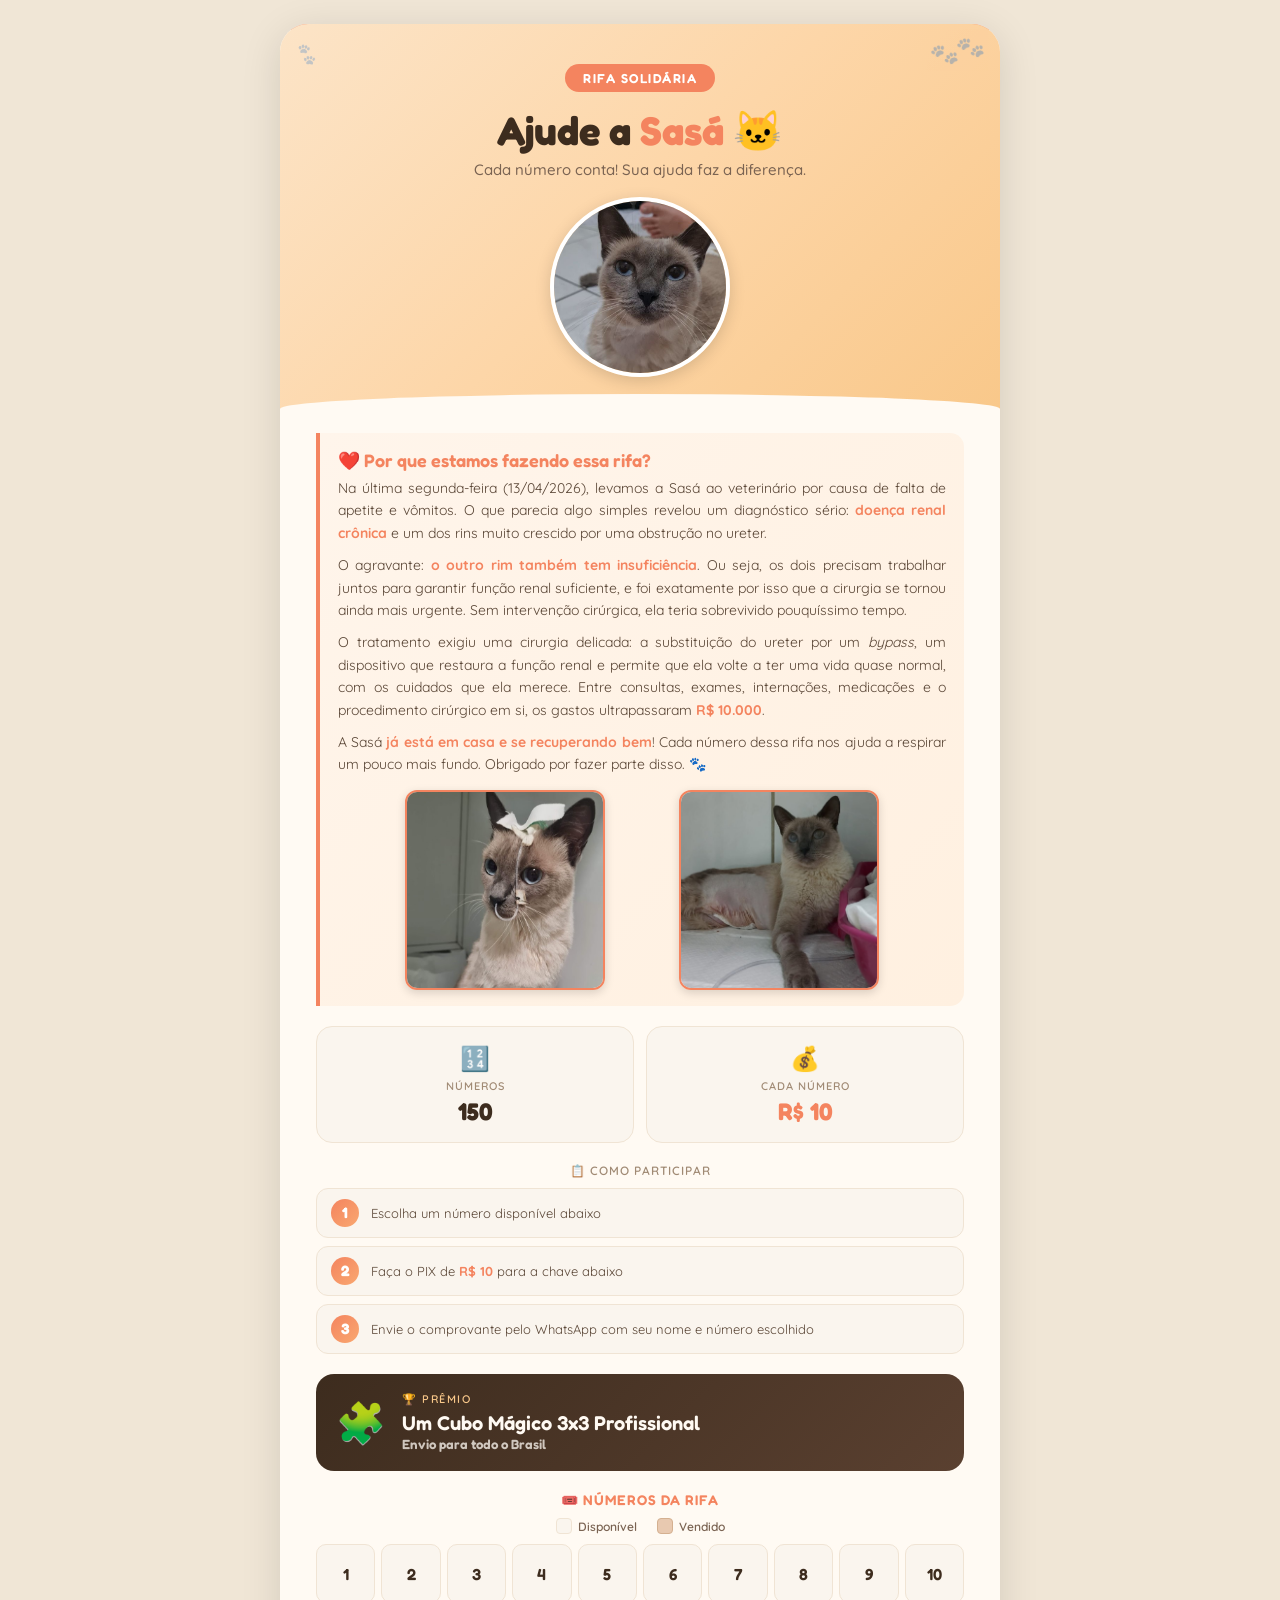
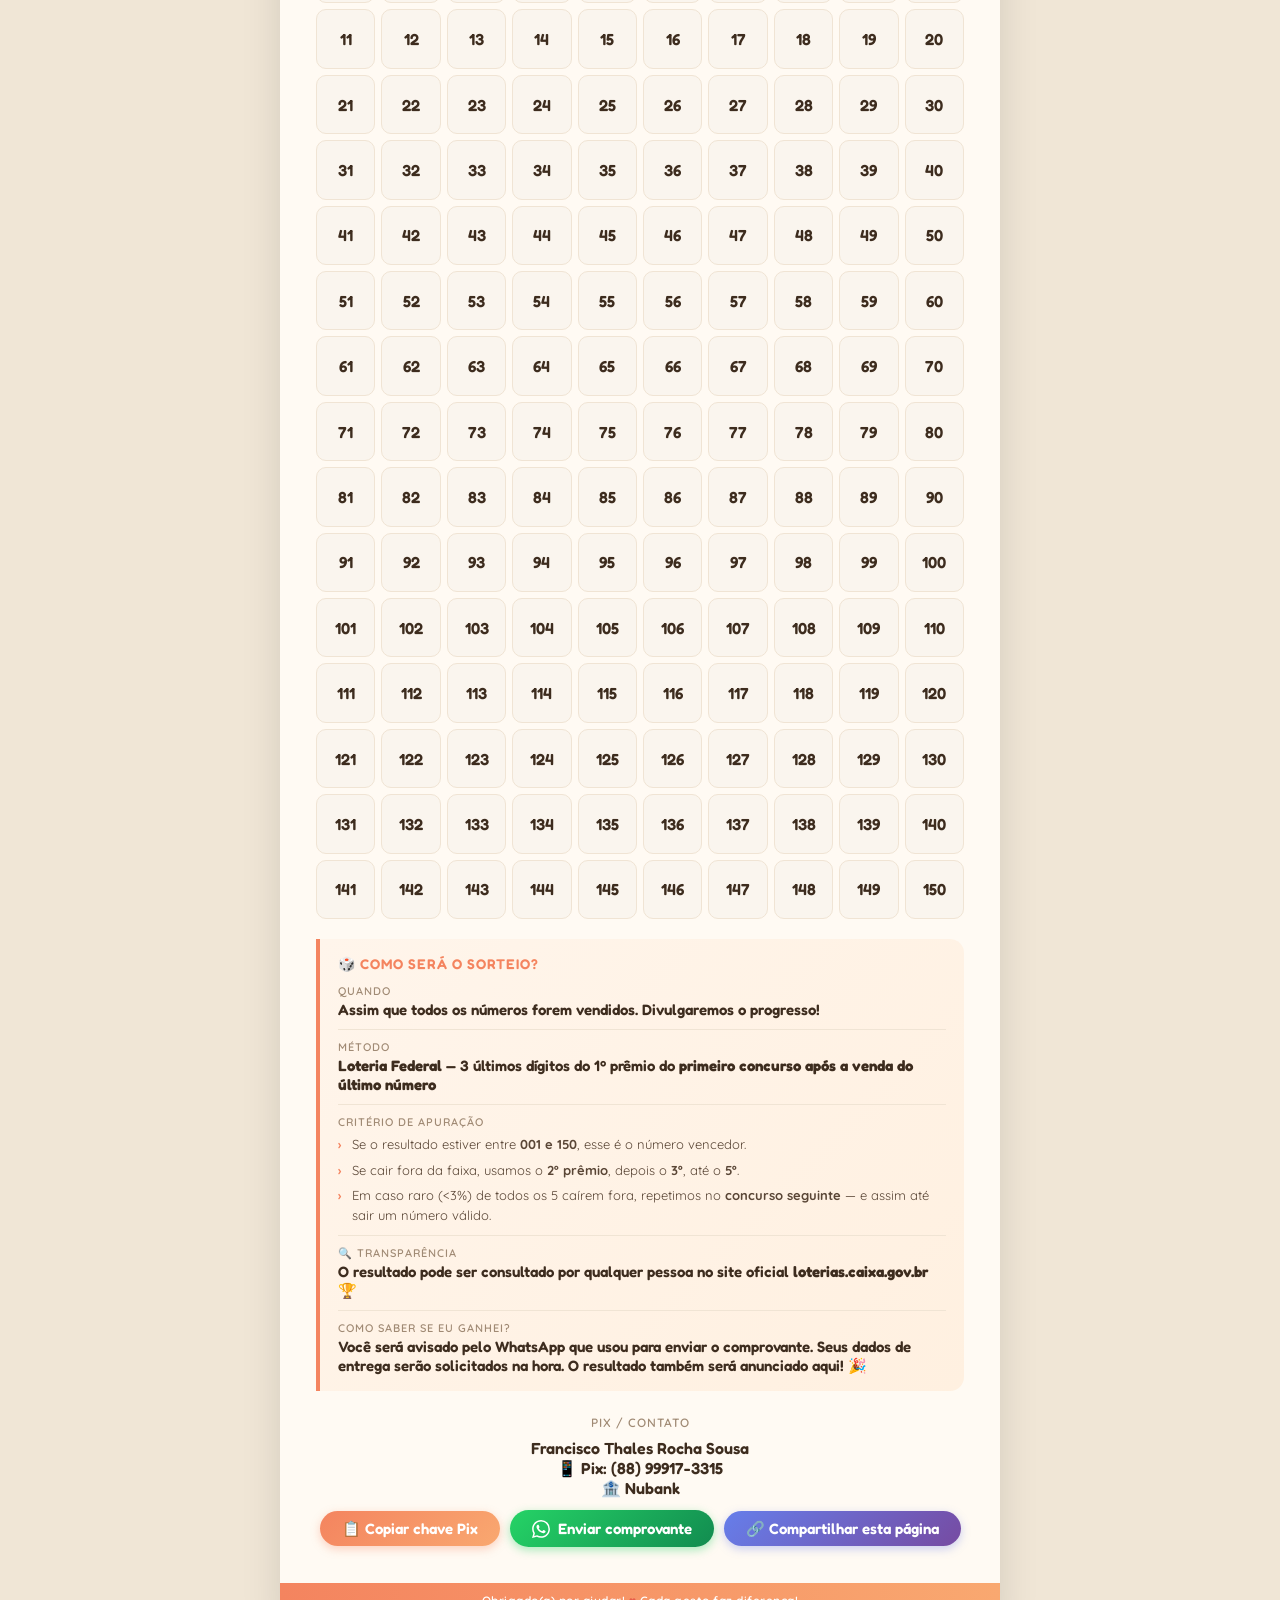
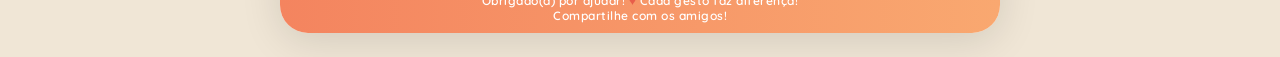
==== index.html @ a183eec4 "Ajusta várias informações na página" ====
<!doctype html>
<html lang="pt-BR">
  <head>
    <meta charset="UTF-8" />
    <meta name="viewport" content="width=device-width, initial-scale=1.0" />
    <title>Rifa Solidária — Ajude a Sasá 🐱</title>
    <meta name="description" content="Nossa gatinha Sasá precisou de cirurgia de emergência. Participe da nossa rifa solidária e concorra a um Cubo Mágico 3x3 Profissional por apenas R$ 10. Toda ajuda é bem-vinda!" />
    <meta name="keywords" content="rifa solidária, ajude a Sasá, rifa gato, cubo mágico, rifa online, rifa pix" />
    <meta name="author" content="Francisco Thales Rocha Sousa" />
    <meta name="robots" content="index, follow" />

    <!-- Open Graph (WhatsApp, Facebook, etc.) -->
    <meta property="og:type" content="website" />
    <meta property="og:url" content="https://thalesrochas.github.io/rifa-sasa" />
    <meta property="og:title" content="Rifa Solidária — Ajude a Sasá 🐱" />
    <meta property="og:description" content="Nossa gatinha Sasá precisou de cirurgia de emergência. Concorra a um Cubo Mágico 3x3 por apenas R$ 10 e ajude a cobrir os custos do tratamento dela. 🙏" />
    <meta property="og:image" content="https://thalesrochas.github.io/rifa-sasa/foto2.jpg" />
    <meta property="og:image:secure_url" content="https://thalesrochas.github.io/rifa-sasa/foto2.jpg" />
    <meta property="og:image:type" content="image/jpeg" />
    <meta property="og:image:alt" content="Foto da Sasá, gatinha da rifa solidária" />
    <meta property="og:locale" content="pt_BR" />
    <meta property="og:site_name" content="Rifa Solidária da Sasá" />

    <!-- Twitter Card -->
    <meta name="twitter:card" content="summary_large_image" />
    <meta name="twitter:title" content="Rifa Solidária — Ajude a Sasá 🐱" />
    <meta name="twitter:description" content="Nossa gatinha Sasá precisou de cirurgia de emergência. Concorra a um Cubo Mágico 3x3 por apenas R$ 10 e ajude a cobrir os custos do tratamento dela. 🙏" />
    <meta name="twitter:image" content="https://thalesrochas.github.io/rifa-sasa/foto2.jpg" />
    <meta name="twitter:image:alt" content="Foto da Sasá, gatinha da rifa solidária" />

    <link
      href="https://fonts.googleapis.com/css2?family=Fredoka:wght@400;500;600;700&family=Quicksand:wght@400;500;600;700&display=swap"
      rel="stylesheet"
    />
    <link rel="stylesheet" href="rifa_cartaz.css" />
    <script src="rifa_cartaz.js" defer></script>
  </head>
  <body>
    <div class="card">
      <div class="header">
        <div class="paw-prints">🐾🐾</div>
        <div class="paw-prints-left">🐾</div>
        <div class="badge">Rifa Solidária</div>
        <div class="title">Ajude a <span>Sasá</span> 🐱</div>
        <div class="subtitle">
          Cada número conta! Sua ajuda faz a diferença.
        </div>
        <img src="foto1.jpg" alt="Sasá" class="cat-photo-header" />
      </div>

      <div class="body">
        <div class="cause-box">
          <div class="cause-title">❤️ Por que estamos fazendo essa rifa?</div>
          <div class="cause-body">
            <p>Na última segunda-feira (13/04/2026), levamos a Sasá ao veterinário por causa de falta de apetite e vômitos. O que parecia algo simples revelou um diagnóstico sério: <strong>doença renal crônica</strong> e um dos rins muito crescido por uma obstrução no ureter.</p>
            <p>O agravante: <strong>o outro rim também tem insuficiência</strong>. Ou seja, os dois precisam trabalhar juntos para garantir função renal suficiente, e foi exatamente por isso que a cirurgia se tornou ainda mais urgente. Sem intervenção cirúrgica, ela teria sobrevivido pouquíssimo tempo.</p>
            <p>O tratamento exigiu uma cirurgia delicada: a substituição do ureter por um <i>bypass</i>, um dispositivo que restaura a função renal e permite que ela volte a ter uma vida quase normal, com os cuidados que ela merece. Entre consultas, exames, internações, medicações e o procedimento cirúrgico em si, os gastos ultrapassaram <strong>R$ 10.000</strong>.</p>
            <p>A Sasá <strong>já está em casa e se recuperando bem</strong>! Cada número dessa rifa nos ajuda a respirar um pouco mais fundo. Obrigado por fazer parte disso. 🐾</p>
            <div class="cause-photos">
              <img src="foto2.jpg" alt="Sasá com uma sonda" class="cat-photo-cause" />
              <img src="foto3.jpg" alt="Sasá se recuperando" class="cat-photo-cause" />
            </div>
          </div>
        </div>

        <div class="info-grid">
          <div class="info-item">
            <div class="icon">🔢</div>
            <div class="label">Números</div>
            <div class="value">150</div>
          </div>
          <div class="info-item">
            <div class="icon">💰</div>
            <div class="label">Cada número</div>
            <div class="value highlight">R$ 10</div>
          </div>
        </div>

        <div class="how-to-section">
          <div class="how-to-title">📋 Como participar</div>
          <div class="how-to-steps">
            <div class="how-to-step">
              <div class="step-number">1</div>
              <div class="step-text">Escolha um número disponível abaixo</div>
            </div>
            <div class="how-to-step">
              <div class="step-number">2</div>
              <div class="step-text">Faça o PIX de <strong>R$&nbsp;10</strong> para a chave abaixo</div>
            </div>
            <div class="how-to-step">
              <div class="step-number">3</div>
              <div class="step-text">Envie o comprovante pelo WhatsApp com seu nome e número escolhido</div>
            </div>
          </div>
        </div>

        <div class="prize-box">
          <div class="prize-icon">🧩</div>
          <div class="prize-info">
            <div class="prize-label">🏆 Prêmio</div>
            <div class="prize-name">Um Cubo Mágico 3x3 Profissional</div>
            <div class="prize-name small">Envio para todo o Brasil</div>
          </div>
        </div>

        <div class="numbers-section">
          <div class="numbers-title">🎟️ Números da Rifa</div>
          <div class="numbers-legend">
            <span class="legend-item legend-available">Disponível</span>
            <span class="legend-item legend-sold">Vendido</span>
          </div>
          <div id="numbers-grid"></div>
        </div>

        <div class="draw-section">
          <div class="draw-title">🎲 Como será o sorteio?</div>
          <div class="draw-info">
            <div class="draw-item">
              <span class="draw-label">Quando</span>
              <span class="draw-value">Assim que todos os números forem vendidos. Divulgaremos o progresso!</span>
            </div>
            <div class="draw-divider"></div>
            <div class="draw-item">
              <span class="draw-label">Método</span>
              <span class="draw-value"><strong>Loteria Federal</strong> — 3 últimos dígitos do 1º prêmio do <strong>primeiro concurso após a venda do último número</strong></span>
            </div>
            <div class="draw-divider"></div>
            <div class="draw-item">
              <span class="draw-label">Critério de apuração</span>
              <ul class="draw-rules">
                <li>Se o resultado estiver entre <strong>001 e 150</strong>, esse é o número vencedor.</li>
                <li>Se cair fora da faixa, usamos o <strong>2º prêmio</strong>, depois o <strong>3º</strong>, até o <strong>5º</strong>.</li>
                <li>Em caso raro (&lt;3%) de todos os 5 caírem fora, repetimos no <strong>concurso seguinte</strong> — e assim até sair um número válido.</li>
              </ul>
            </div>
            <div class="draw-divider"></div>
            <div class="draw-item">
              <span class="draw-label">🔍 Transparência</span>
              <span class="draw-value">O resultado pode ser consultado por qualquer pessoa no site oficial <strong>loterias.caixa.gov.br</strong> 🏆</span>
            </div>
            <div class="draw-divider"></div>
            <div class="draw-item">
              <span class="draw-label">Como saber se eu ganhei?</span>
              <span class="draw-value">Você será avisado pelo WhatsApp que usou para enviar o comprovante. Seus dados de entrega serão solicitados na hora. O resultado também será anunciado aqui! 🎉</span>
            </div>
          </div>
        </div>

        <div class="contact-section">
          <div class="contact-label">Pix / Contato</div>
          <div class="contact-info">Francisco Thales Rocha Sousa</div>
          <div class="contact-info">📱 Pix: (88) 99917-3315</div>
          <div class="contact-info">🏦 Nubank</div>
          <div class="contact-buttons">
            <button class="pix-copy-btn" onclick="copyPixKey(this)">
              📋 Copiar chave Pix
            </button>
            <a
              class="contact-note"
              href="https://wa.me/5588999173315?text=Ol%C3%A1!%20Gostaria%20muito%20de%20ajudar%20a%20Sas%C3%A1!%0AMeu%20n%C3%BAmero%20da%20sorte%20%C3%A9%20___%20e%20meu%20nome%20completo%20%C3%A9%20_____.%0AAbaixo%20vou%20enviar%20o%20comprovante%20de%20transfer%C3%AAncia."
              target="_blank"
            >
              <svg
                xmlns="http://www.w3.org/2000/svg"
                width="18"
                height="18"
                viewBox="0 0 24 24"
                fill="white"
              >
                <path
                  d="M17.472 14.382c-.297-.149-1.758-.867-2.03-.967-.273-.099-.471-.148-.67.15-.197.297-.767.966-.94 1.164-.173.199-.347.223-.644.075-.297-.15-1.255-.463-2.39-1.475-.883-.788-1.48-1.761-1.653-2.059-.173-.297-.018-.458.13-.606.134-.133.298-.347.446-.52.149-.174.198-.298.298-.497.099-.198.05-.371-.025-.52-.075-.149-.669-1.612-.916-2.207-.242-.579-.487-.5-.669-.51-.173-.008-.371-.01-.57-.01-.198 0-.52.074-.792.372-.272.297-1.04 1.016-1.04 2.479 0 1.462 1.065 2.875 1.213 3.074.149.198 2.096 3.2 5.077 4.487.709.306 1.262.489 1.694.625.712.227 1.36.195 1.871.118.571-.085 1.758-.719 2.006-1.413.248-.694.248-1.289.173-1.413-.074-.124-.272-.198-.57-.347m-5.421 7.403h-.004a9.87 9.87 0 01-5.031-1.378l-.361-.214-3.741.982.998-3.648-.235-.374a9.86 9.86 0 01-1.51-5.26c.001-5.45 4.436-9.884 9.888-9.884 2.64 0 5.122 1.03 6.988 2.898a9.825 9.825 0 012.893 6.994c-.003 5.45-4.437 9.884-9.885 9.884m8.413-18.297A11.815 11.815 0 0012.05 0C5.495 0 .16 5.335.157 11.892c0 2.096.547 4.142 1.588 5.945L.057 24l6.305-1.654a11.882 11.882 0 005.683 1.448h.005c6.554 0 11.89-5.335 11.893-11.893a11.821 11.821 0 00-3.48-8.413z"
                />
              </svg>
              Enviar comprovante
            </a>
            <button class="share-btn" onclick="sharePage(this)">
              🔗 Compartilhar esta página
            </button>
          </div>
        </div>
      </div>

      <div class="footer-strip">
        Obrigado(a) por ajudar! <span class="heart">♥</span> Cada gesto faz
        diferença!<br/>Compartilhe com os amigos!
      </br>
    </div>
  </body>
</html>
---- rifa_cartaz.css ----
* {
  margin: 0;
  padding: 0;
  box-sizing: border-box;
}

body {
  display: flex;
  align-items: flex-start;
  justify-content: center;
  min-height: 100vh;
  background: #f0e6d6;
  font-family: "Quicksand", sans-serif;
  padding: 24px 16px;
}

.card {
  width: clamp(320px, 90vw, 720px);
  background: #fffaf3;
  border-radius: 28px;
  overflow: hidden;
  box-shadow: 0 8px 40px rgba(0, 0, 0, 0.12);
  position: relative;
}

.card::before {
  content: "";
  position: absolute;
  top: 0;
  left: 0;
  right: 0;
  height: 6px;
  background: linear-gradient(90deg, #f4845f, #f9a870, #f4845f);
}

.header {
  background: linear-gradient(135deg, #fce4c7 0%, #fdd6a8 50%, #f9c88a 100%);
  padding: 32px 28px 24px;
  text-align: center;
  position: relative;
  overflow: hidden;
}

.header::after {
  content: "";
  position: absolute;
  bottom: -15px;
  left: 0;
  right: 0;
  height: 30px;
  background: #fffaf3;
  border-radius: 50% 50% 0 0;
}

.paw-prints {
  position: absolute;
  top: 12px;
  right: 16px;
  font-size: 22px;
  opacity: 0.3;
  transform: rotate(-15deg);
}

.paw-prints-left {
  position: absolute;
  top: 18px;
  left: 16px;
  font-size: 18px;
  opacity: 0.25;
  transform: rotate(20deg);
}

.badge {
  display: inline-block;
  background: #f4845f;
  color: white;
  font-family: "Fredoka", sans-serif;
  font-weight: 600;
  font-size: 13px;
  letter-spacing: 1.5px;
  text-transform: uppercase;
  padding: 6px 18px;
  border-radius: 30px;
  margin-bottom: 14px;
}

.title {
  font-family: "Fredoka", sans-serif;
  font-size: 32px;
  font-weight: 700;
  color: #3d2c1e;
  line-height: 1.2;
  margin-bottom: 6px;
}

.title span,
p > strong {
  color: #f4845f;
}

.subtitle {
  font-size: 15px;
  color: #7a6352;
  font-weight: 500;
}

.cat-photo-header {
  width: 150px;
  height: 150px;
  border-radius: 50%;
  object-fit: cover;
  margin-top: 18px;
  border: 4px solid white;
  box-shadow: 0 4px 16px rgba(0, 0, 0, 0.15);
  position: relative;
  z-index: 1;
}

.body {
  padding: 20px 28px 28px;
}

.cause-box {
  background: linear-gradient(135deg, #fff5eb, #fff0e0);
  border-left: 4px solid #f4845f;
  border-radius: 0 14px 14px 0;
  padding: 16px 18px;
  margin-bottom: 20px;
}

.cause-box .cause-title {
  font-family: "Fredoka", sans-serif;
  font-weight: 600;
  font-size: 18px;
  color: #f4845f;
  margin-bottom: 6px;
  display: flex;
  align-items: center;
  gap: 6px;
}

.cause-body {
  display: flex;
  flex-direction: column;
  gap: 10px;
}

.cause-box p {
  font-size: 14px;
  color: #5a4636;
  line-height: 1.6;
  text-align: justify;
}

.cause-photos {
  display: flex;
  flex-direction: row;
  gap: 8px;
  margin-top: 4px;
  justify-content: space-evenly;
}

.cat-photo-cause {
  flex: 1;
  min-width: 0;
  aspect-ratio: 1;
  object-fit: cover;
  border-radius: 12px;
  box-shadow: 0 3px 10px rgba(0, 0, 0, 0.15);
  border: 2px solid #f4845f;
}

.info-grid {
  display: grid;
  grid-template-columns: 1fr 1fr;
  gap: 12px;
  margin-bottom: 20px;
}

.info-item {
  background: #faf5ee;
  border-radius: 16px;
  padding: 16px;
  text-align: center;
  border: 1.5px solid #f0e4d4;
  transition: transform 0.2s;
}

.info-item:hover {
  transform: translateY(-2px);
}

.info-item .icon {
  font-size: 24px;
  margin-bottom: 6px;
}

.info-item .label {
  font-size: 11px;
  text-transform: uppercase;
  letter-spacing: 1px;
  color: #a08a74;
  font-weight: 600;
  margin-bottom: 4px;
}

.info-item .value {
  font-family: "Fredoka", sans-serif;
  font-size: 20px;
  font-weight: 700;
  color: #3d2c1e;
}

.info-item .value.highlight {
  color: #f4845f;
}

.how-to-section {
  margin-bottom: 20px;
}

.how-to-title {
  font-size: 12px;
  color: #a08a74;
  font-weight: 600;
  text-transform: uppercase;
  letter-spacing: 1px;
  margin-bottom: 10px;
  text-align: center;
}

.how-to-steps {
  display: flex;
  flex-direction: column;
  gap: 8px;
}

.how-to-step {
  display: flex;
  align-items: center;
  gap: 12px;
  background: #faf5ee;
  border-radius: 12px;
  padding: 10px 14px;
  border: 1.5px solid #f0e4d4;
}

.step-number {
  width: 28px;
  height: 28px;
  border-radius: 50%;
  background: linear-gradient(135deg, #f4845f, #f9a870);
  color: white;
  font-family: "Fredoka", sans-serif;
  font-size: 15px;
  font-weight: 700;
  display: flex;
  align-items: center;
  justify-content: center;
  flex-shrink: 0;
}

.step-text {
  font-size: 13px;
  color: #5a4636;
  line-height: 1.4;
}

.step-text strong {
  color: #f4845f;
}

.prize-box {
  background: linear-gradient(135deg, #3d2c1e, #5a4030);
  border-radius: 18px;
  padding: 18px 20px;
  margin-bottom: 20px;
  display: flex;
  align-items: center;
  gap: 16px;
}

.prize-icon {
  font-size: 40px;
  flex-shrink: 0;
}

.prize-info .prize-label {
  font-size: 11px;
  text-transform: uppercase;
  letter-spacing: 1.5px;
  color: #f9c88a;
  font-weight: 600;
  margin-bottom: 4px;
}

.prize-info .prize-name {
  font-family: "Fredoka", sans-serif;
  font-size: 18px;
  font-weight: 600;
  color: #fffaf3;
  line-height: 1.3;
}

.prize-info .prize-name.small {
  font-size: smaller;
  opacity: 0.75;
}

.numbers-section {
  margin-bottom: 20px;
}

.numbers-title {
  font-family: "Fredoka", sans-serif;
  font-weight: 600;
  font-size: 14px;
  color: #f4845f;
  text-align: center;
  text-transform: uppercase;
  letter-spacing: 1px;
  margin-bottom: 10px;
}

.numbers-legend {
  display: flex;
  justify-content: center;
  gap: 20px;
  margin-bottom: 10px;
}

.legend-item {
  display: flex;
  align-items: center;
  gap: 6px;
  font-size: 12px;
  font-weight: 600;
  color: #7a6352;
}

.legend-item::before {
  content: "";
  width: 14px;
  height: 14px;
  border-radius: 4px;
  display: inline-block;
}

.legend-available::before {
  background: #faf5ee;
  border: 1.5px solid #f0e4d4;
}

.legend-sold::before {
  background: #e8c9b0;
  border: 1.5px solid #d4b090;
}

#numbers-grid {
  display: grid;
  grid-template-columns: repeat(10, 1fr);
  gap: 4px;
  user-select: none;
}

.number-cell {
  aspect-ratio: 1;
  display: flex;
  align-items: center;
  justify-content: center;
  font-family: "Fredoka", sans-serif;
  font-size: 12px;
  font-weight: 600;
  border-radius: 8px;
  background: #faf5ee;
  color: #3d2c1e;
  border: 1.5px solid #f0e4d4;
  transition: transform 0.15s;
}

.number-cell:not(.sold):hover {
  transform: translateY(-1px);
  border-color: #f4845f;
  color: #f4845f;
}

.number-cell.sold {
  background: #e8c9b0;
  color: #b08060;
  text-decoration: line-through;
  border-color: #d4b090;
}

.draw-section {
  background: linear-gradient(135deg, #fff5eb, #fff0e0);
  border-left: 4px solid #f4845f;
  border-radius: 0 14px 14px 0;
  padding: 16px 18px;
  margin-bottom: 20px;
}

.draw-title {
  font-family: "Fredoka", sans-serif;
  font-weight: 600;
  font-size: 14px;
  color: #f4845f;
  text-transform: uppercase;
  letter-spacing: 1px;
  margin-bottom: 12px;
}

.draw-info {
  display: flex;
  flex-direction: column;
  gap: 10px;
}

.draw-item {
  display: flex;
  flex-direction: column;
  gap: 2px;
}

.draw-label {
  font-size: 11px;
  text-transform: uppercase;
  letter-spacing: 1px;
  color: #a08a74;
  font-weight: 600;
}

.draw-value {
  font-family: "Fredoka", sans-serif;
  font-size: 15px;
  font-weight: 600;
  color: #3d2c1e;
}

.draw-tbd {
  color: #a08a74;
  font-style: italic;
}

.draw-divider {
  height: 1px;
  background: #f0e4d4;
}

.draw-rules {
  list-style: none;
  display: flex;
  flex-direction: column;
  gap: 6px;
  margin-top: 4px;
}

.draw-rules li {
  font-size: 13px;
  color: #5a4636;
  line-height: 1.5;
  padding-left: 14px;
  position: relative;
}

.draw-rules li::before {
  content: "›";
  position: absolute;
  left: 0;
  color: #f4845f;
  font-weight: 700;
}

.contact-section {
  text-align: center;
  padding-top: 4px;
}

.contact-section .contact-label {
  font-size: 12px;
  color: #a08a74;
  font-weight: 600;
  text-transform: uppercase;
  letter-spacing: 1px;
  margin-bottom: 8px;
}

.contact-section .contact-info {
  font-family: "Fredoka", sans-serif;
  font-size: 16px;
  color: #3d2c1e;
  font-weight: 600;
}

.contact-section .contact-note {
  display: inline-flex;
  align-items: center;
  gap: 8px;
  margin-top: 0;
  background: linear-gradient(135deg, #25d366, #128c50);
  color: white;
  font-family: "Fredoka", sans-serif;
  font-size: 15px;
  font-weight: 600;
  text-decoration: none;
  padding: 9px 22px;
  border-radius: 30px;
  box-shadow: 0 3px 10px rgba(37, 211, 102, 0.4);
  transition:
    transform 0.15s,
    box-shadow 0.15s;
}

.contact-section .contact-note:hover {
  transform: translateY(-2px);
  box-shadow: 0 5px 16px rgba(37, 211, 102, 0.5);
}

.contact-section .contact-note:active {
  transform: translateY(0);
}

.contact-buttons {
  display: flex;
  justify-content: center;
  align-items: center;
  gap: 10px;
  margin-top: 12px;
  flex-wrap: wrap;
}

.share-btn {
  margin-top: 0;
  background: linear-gradient(135deg, #667eea, #764ba2);
  color: white;
  border: none;
  border-radius: 30px;
  padding: 8px 22px;
  font-family: "Fredoka", sans-serif;
  font-size: 15px;
  font-weight: 600;
  cursor: pointer;
  transition:
    transform 0.15s,
    box-shadow 0.15s;
  box-shadow: 0 3px 10px rgba(102, 126, 234, 0.35);
}

.share-btn:hover {
  transform: translateY(-2px);
  box-shadow: 0 5px 14px rgba(102, 126, 234, 0.45);
}

.share-btn:active {
  transform: translateY(0);
}

.pix-copy-btn {
  margin-top: 0;
  background: linear-gradient(135deg, #f4845f, #f9a870);
  color: white;
  border: none;
  border-radius: 30px;
  padding: 8px 22px;
  font-family: "Fredoka", sans-serif;
  font-size: 15px;
  font-weight: 600;
  cursor: pointer;
  transition:
    transform 0.15s,
    box-shadow 0.15s;
  box-shadow: 0 3px 10px rgba(244, 132, 95, 0.35);
}

.pix-copy-btn:hover {
  transform: translateY(-2px);
  box-shadow: 0 5px 14px rgba(244, 132, 95, 0.45);
}

.pix-copy-btn:active {
  transform: translateY(0);
}

.footer-strip {
  background: linear-gradient(90deg, #f4845f, #f9a870);
  padding: 10px;
  text-align: center;
  font-size: 12px;
  color: white;
  font-weight: 600;
  letter-spacing: 0.5px;
}

.heart {
  color: #e85d4a;
}

@media (max-width: 600px) {
  .cause-photos {
    flex-direction: column;
  }

  .info-grid {
    grid-template-columns: 1fr;
  }
}

@media (min-width: 600px) {
  .header {
    padding: 40px 36px 28px;
  }

  .title {
    font-size: 40px;
  }

  .cat-photo-header {
    width: 180px;
    height: 180px;
  }

  .body {
    padding: 24px 36px 36px;
  }

  .cat-photo-cause {
    max-width: 200px;
  }

  .info-item .value {
    font-size: 24px;
  }

  .prize-info .prize-name {
    font-size: 20px;
  }

  #numbers-grid {
    gap: 6px;
  }

  .number-cell {
    font-size: 16px;
    border-radius: 10px;
  }
}
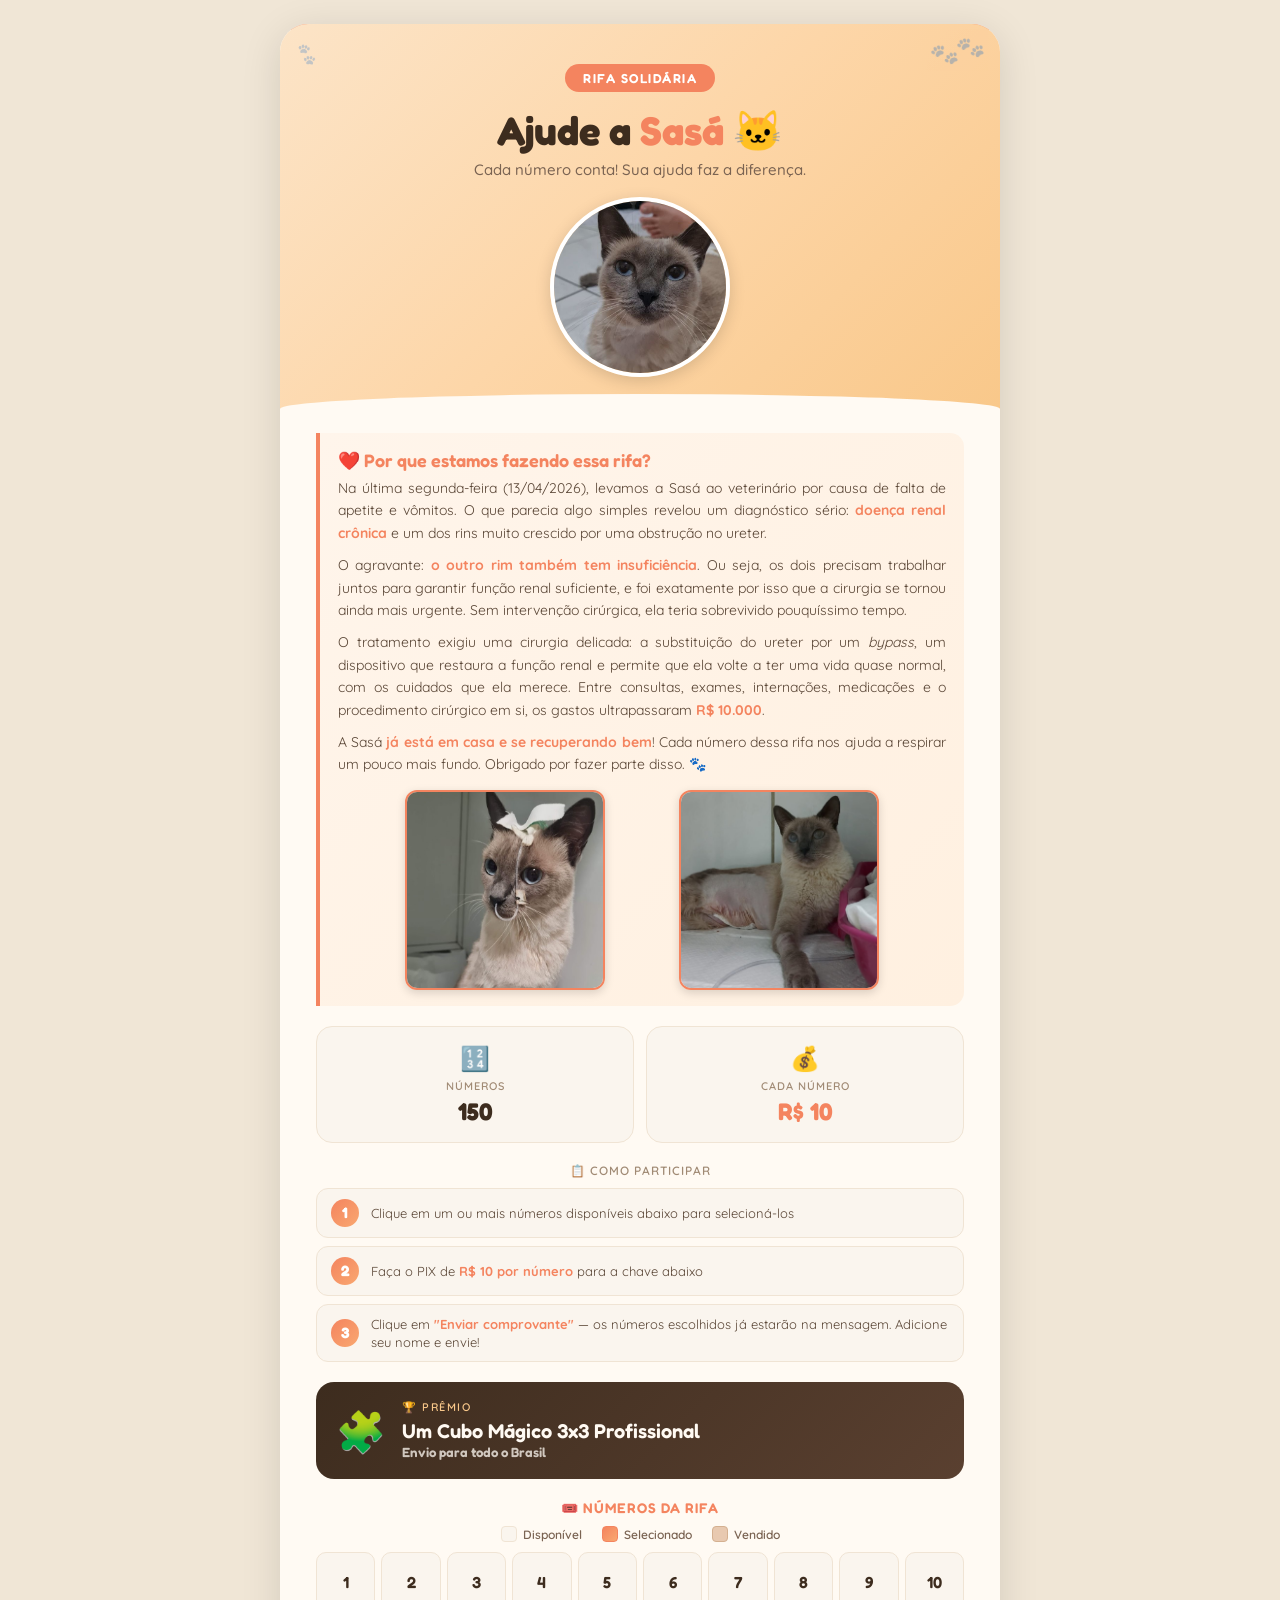
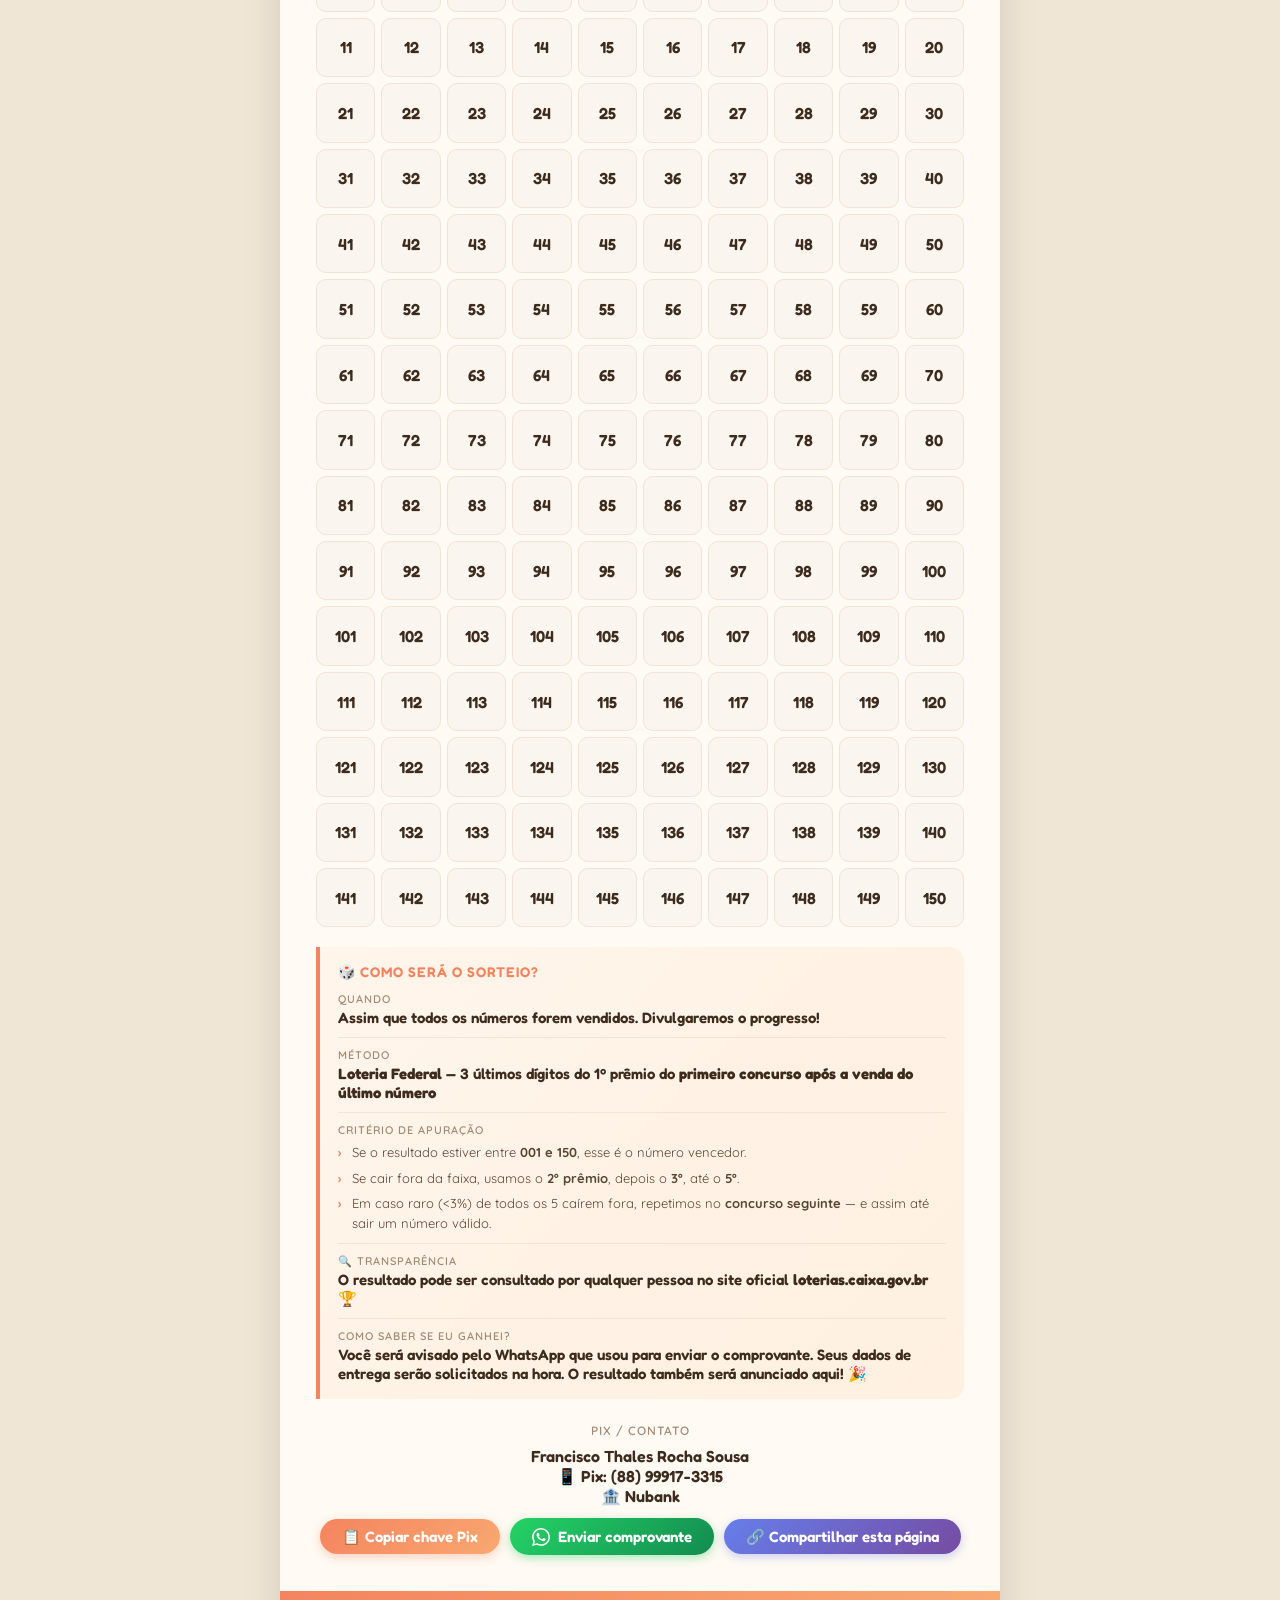
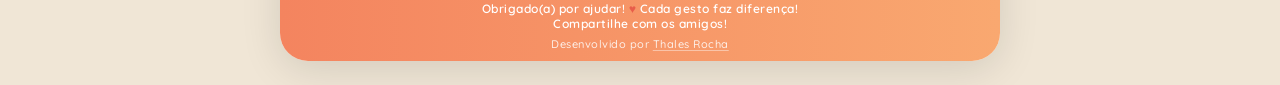
==== commit 35372b03: "Adiciona escolha dos números na tela para enviar a mensagem personalizada" ====
--- a/index.html
+++ b/index.html
@@ -81,15 +81,15 @@
           <div class="how-to-steps">
             <div class="how-to-step">
               <div class="step-number">1</div>
-              <div class="step-text">Escolha um número disponível abaixo</div>
+              <div class="step-text">Clique em um ou mais números disponíveis abaixo para selecioná-los</div>
             </div>
             <div class="how-to-step">
               <div class="step-number">2</div>
-              <div class="step-text">Faça o PIX de <strong>R$&nbsp;10</strong> para a chave abaixo</div>
+              <div class="step-text">Faça o PIX de <strong>R$&nbsp;10 por número</strong> para a chave abaixo</div>
             </div>
             <div class="how-to-step">
               <div class="step-number">3</div>
-              <div class="step-text">Envie o comprovante pelo WhatsApp com seu nome e número escolhido</div>
+              <div class="step-text">Clique em <strong>"Enviar comprovante"</strong> — os números escolhidos já estarão na mensagem. Adicione seu nome e envie!</div>
             </div>
           </div>
         </div>
@@ -107,9 +107,18 @@
           <div class="numbers-title">🎟️ Números da Rifa</div>
           <div class="numbers-legend">
             <span class="legend-item legend-available">Disponível</span>
+            <span class="legend-item legend-selected">Selecionado</span>
             <span class="legend-item legend-sold">Vendido</span>
           </div>
           <div id="numbers-grid"></div>
+          <div id="selection-counter" class="selection-counter" style="display:none">
+            <div class="selection-header">
+              <span id="selection-label" class="selection-label"></span>
+              <button class="selection-clear-btn" onclick="clearSelection()">✕ Limpar</button>
+            </div>
+            <div id="selection-numbers-list" class="selection-numbers-list"></div>
+            <div id="selection-total" class="selection-total"></div>
+          </div>
         </div>
 
         <div class="draw-section">
@@ -156,9 +165,11 @@
               📋 Copiar chave Pix
             </button>
             <a
+              id="whatsapp-btn"
               class="contact-note"
               href="https://wa.me/5588999173315?text=Ol%C3%A1!%20Gostaria%20muito%20de%20ajudar%20a%20Sas%C3%A1!%0AMeu%20n%C3%BAmero%20da%20sorte%20%C3%A9%20___%20e%20meu%20nome%20completo%20%C3%A9%20_____.%0AAbaixo%20vou%20enviar%20o%20comprovante%20de%20transfer%C3%AAncia."
               target="_blank"
+              rel="noopener"
             >
               <svg
                 xmlns="http://www.w3.org/2000/svg"
@@ -183,7 +194,12 @@
       <div class="footer-strip">
         Obrigado(a) por ajudar! <span class="heart">♥</span> Cada gesto faz
         diferença!<br/>Compartilhe com os amigos!
-      </br>
+        <div class="footer-credit">
+          Desenvolvido por <a href="https://github.com/thalesrochas" target="_blank" rel="noopener" class="footer-credit-link">Thales Rocha</a>
+        </div>
+      </div>
     </div>
   </body>
 </html>
+  </body>
+</html>
--- a/rifa_cartaz.css
+++ b/rifa_cartaz.css
@@ -351,6 +351,11 @@
   border: 1.5px solid #f0e4d4;
 }
 
+.legend-selected::before {
+  background: linear-gradient(135deg, #f4845f, #f9a870);
+  border: 1.5px solid #f4845f;
+}
+
 .legend-sold::before {
   background: #e8c9b0;
   border: 1.5px solid #d4b090;
@@ -369,19 +374,41 @@
   align-items: center;
   justify-content: center;
   font-family: "Fredoka", sans-serif;
-  font-size: 12px;
+  font-size: 16px;
   font-weight: 600;
   border-radius: 8px;
   background: #faf5ee;
   color: #3d2c1e;
   border: 1.5px solid #f0e4d4;
-  transition: transform 0.15s;
+  transition:
+    transform 0.15s,
+    box-shadow 0.15s,
+    background 0.15s,
+    color 0.15s,
+    border-color 0.15s;
+}
+
+.number-cell:not(.sold) {
+  cursor: pointer;
 }
 
 .number-cell:not(.sold):hover {
   transform: translateY(-1px);
   border-color: #f4845f;
   color: #f4845f;
+}
+
+.number-cell.selected {
+  background: linear-gradient(135deg, #f4845f, #f9a870);
+  color: white;
+  border-color: #f4845f;
+  box-shadow: 0 2px 8px rgba(244, 132, 95, 0.4);
+}
+
+.number-cell.selected:hover {
+  color: white;
+  transform: translateY(-2px);
+  box-shadow: 0 4px 12px rgba(244, 132, 95, 0.55);
 }
 
 .number-cell.sold {
@@ -389,6 +416,67 @@
   color: #b08060;
   text-decoration: line-through;
   border-color: #d4b090;
+  cursor: not-allowed;
+}
+
+.selection-counter {
+  margin-top: 12px;
+  background: linear-gradient(135deg, #fff5eb, #fff0e0);
+  border: 2px solid #f4845f;
+  border-radius: 14px;
+  padding: 12px 16px;
+  flex-direction: column;
+  gap: 6px;
+}
+
+.selection-header {
+  display: flex;
+  align-items: center;
+  justify-content: space-between;
+  gap: 8px;
+}
+
+.selection-label {
+  font-family: "Fredoka", sans-serif;
+  font-size: 14px;
+  font-weight: 600;
+  color: #f4845f;
+}
+
+.selection-numbers-list {
+  font-family: "Fredoka", sans-serif;
+  font-size: 16px;
+  font-weight: 700;
+  color: #3d2c1e;
+  word-break: break-all;
+  line-height: 1.4;
+}
+
+.selection-total {
+  font-size: 13px;
+  font-weight: 600;
+  color: #7a6352;
+}
+
+.selection-clear-btn {
+  flex-shrink: 0;
+  background: none;
+  border: 1.5px solid #f4845f;
+  border-radius: 20px;
+  padding: 4px 12px;
+  font-family: "Quicksand", sans-serif;
+  font-size: 12px;
+  font-weight: 700;
+  color: #f4845f;
+  cursor: pointer;
+  transition:
+    background 0.15s,
+    color 0.15s;
+}
+
+.selection-clear-btn:hover {
+  background: #f4845f;
+  color: white;
 }
 
 .draw-section {
@@ -510,6 +598,20 @@
     box-shadow 0.15s;
 }
 
+@keyframes pulseGlow {
+  0%,
+  100% {
+    box-shadow: 0 3px 10px rgba(37, 211, 102, 0.4);
+  }
+  50% {
+    box-shadow: 0 5px 22px rgba(37, 211, 102, 0.75);
+  }
+}
+
+.contact-section .contact-note.has-selection {
+  animation: pulseGlow 2s ease-in-out infinite;
+}
+
 .contact-section .contact-note:hover {
   transform: translateY(-2px);
   box-shadow: 0 5px 16px rgba(37, 211, 102, 0.5);
@@ -594,6 +696,39 @@
   color: #e85d4a;
 }
 
+.footer-credit {
+  margin-top: 6px;
+  font-size: 11px;
+  opacity: 0.85;
+  font-weight: 500;
+}
+
+.footer-credit-link {
+  color: white;
+  text-decoration: underline;
+  text-underline-offset: 2px;
+  text-decoration-color: rgba(255, 255, 255, 0.5);
+  transition:
+    text-decoration-color 0.15s,
+    opacity 0.15s;
+}
+
+.footer-credit-link:hover {
+  text-decoration-color: white;
+  opacity: 1;
+}
+
+@media (max-width: 550px) {
+  #numbers-grid {
+    grid-template-columns: repeat(5, 1fr);
+  }
+
+  .numbers-legend {
+    flex-direction: column;
+    align-items: center;
+  }
+}
+
 @media (max-width: 600px) {
   .cause-photos {
     flex-direction: column;
@@ -635,6 +770,7 @@
   }
 
   #numbers-grid {
+    grid-template-columns: repeat(10, 1fr);
     gap: 6px;
   }
 
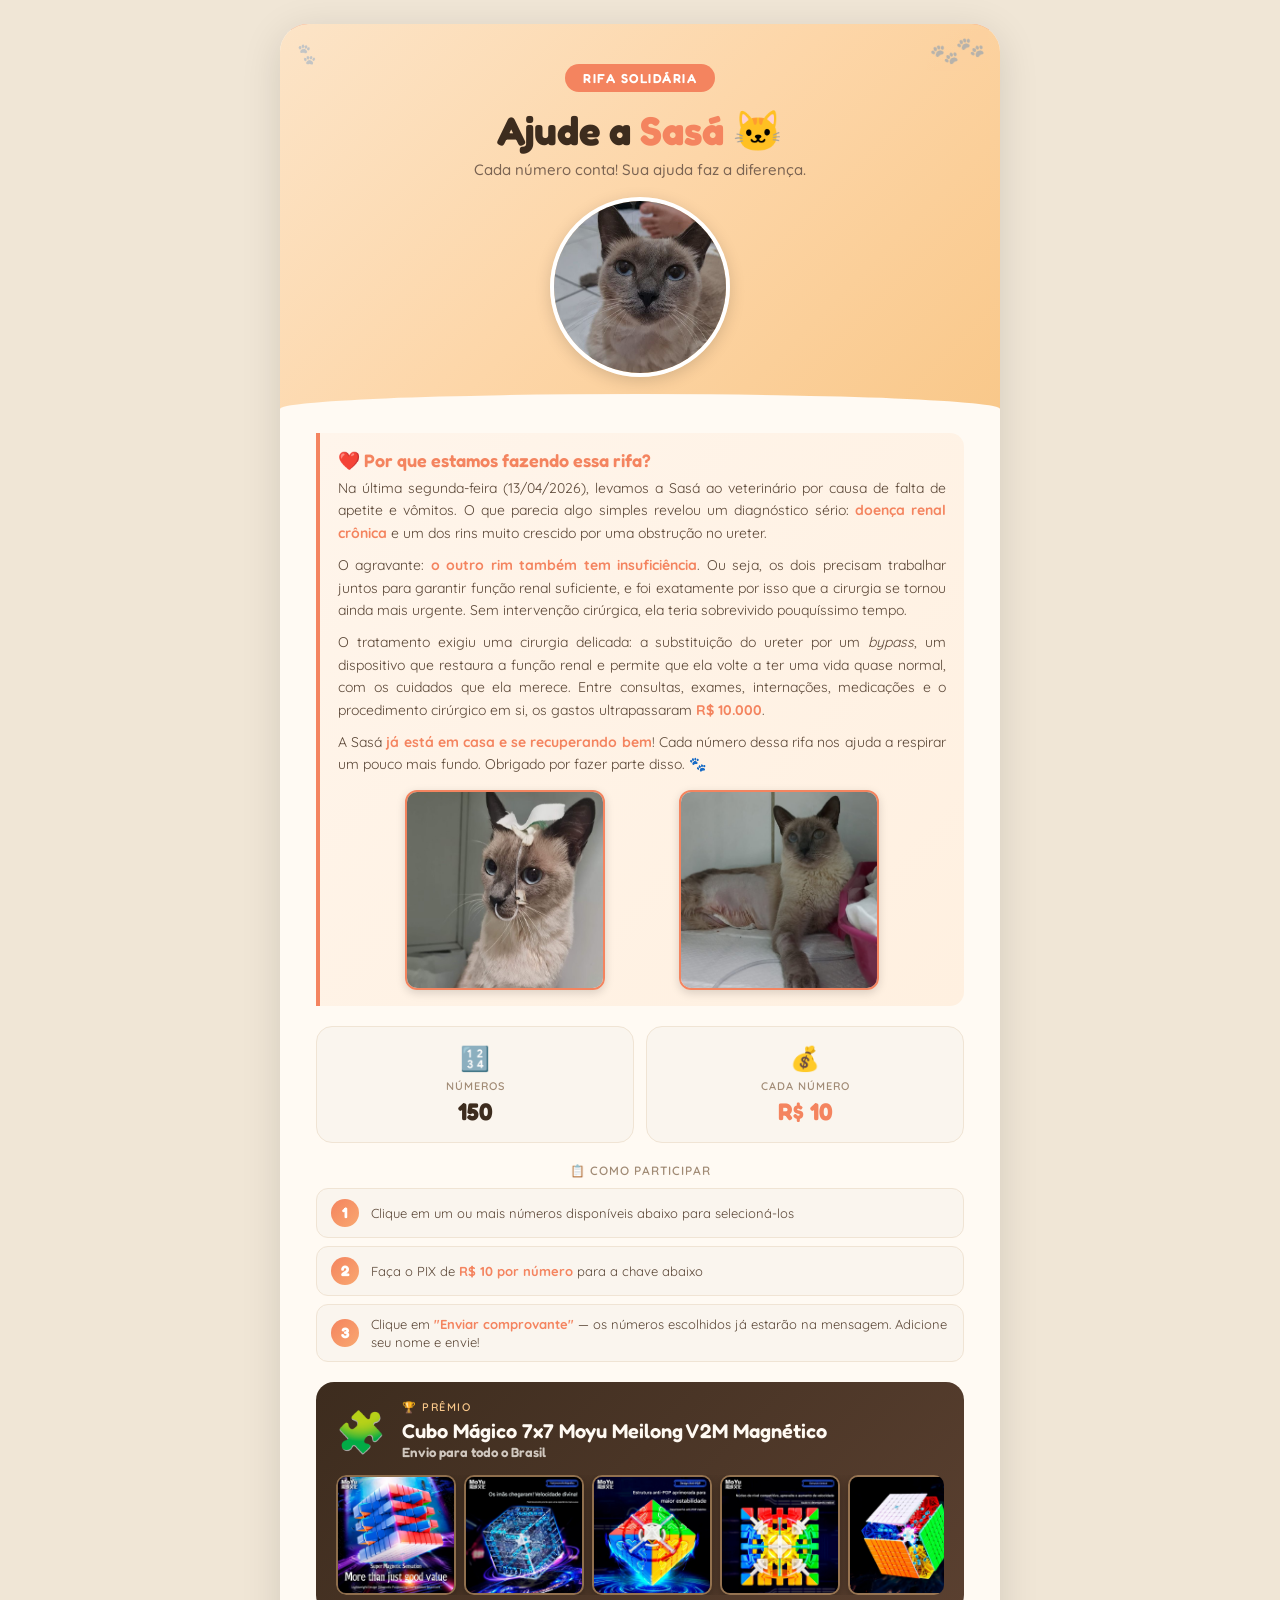
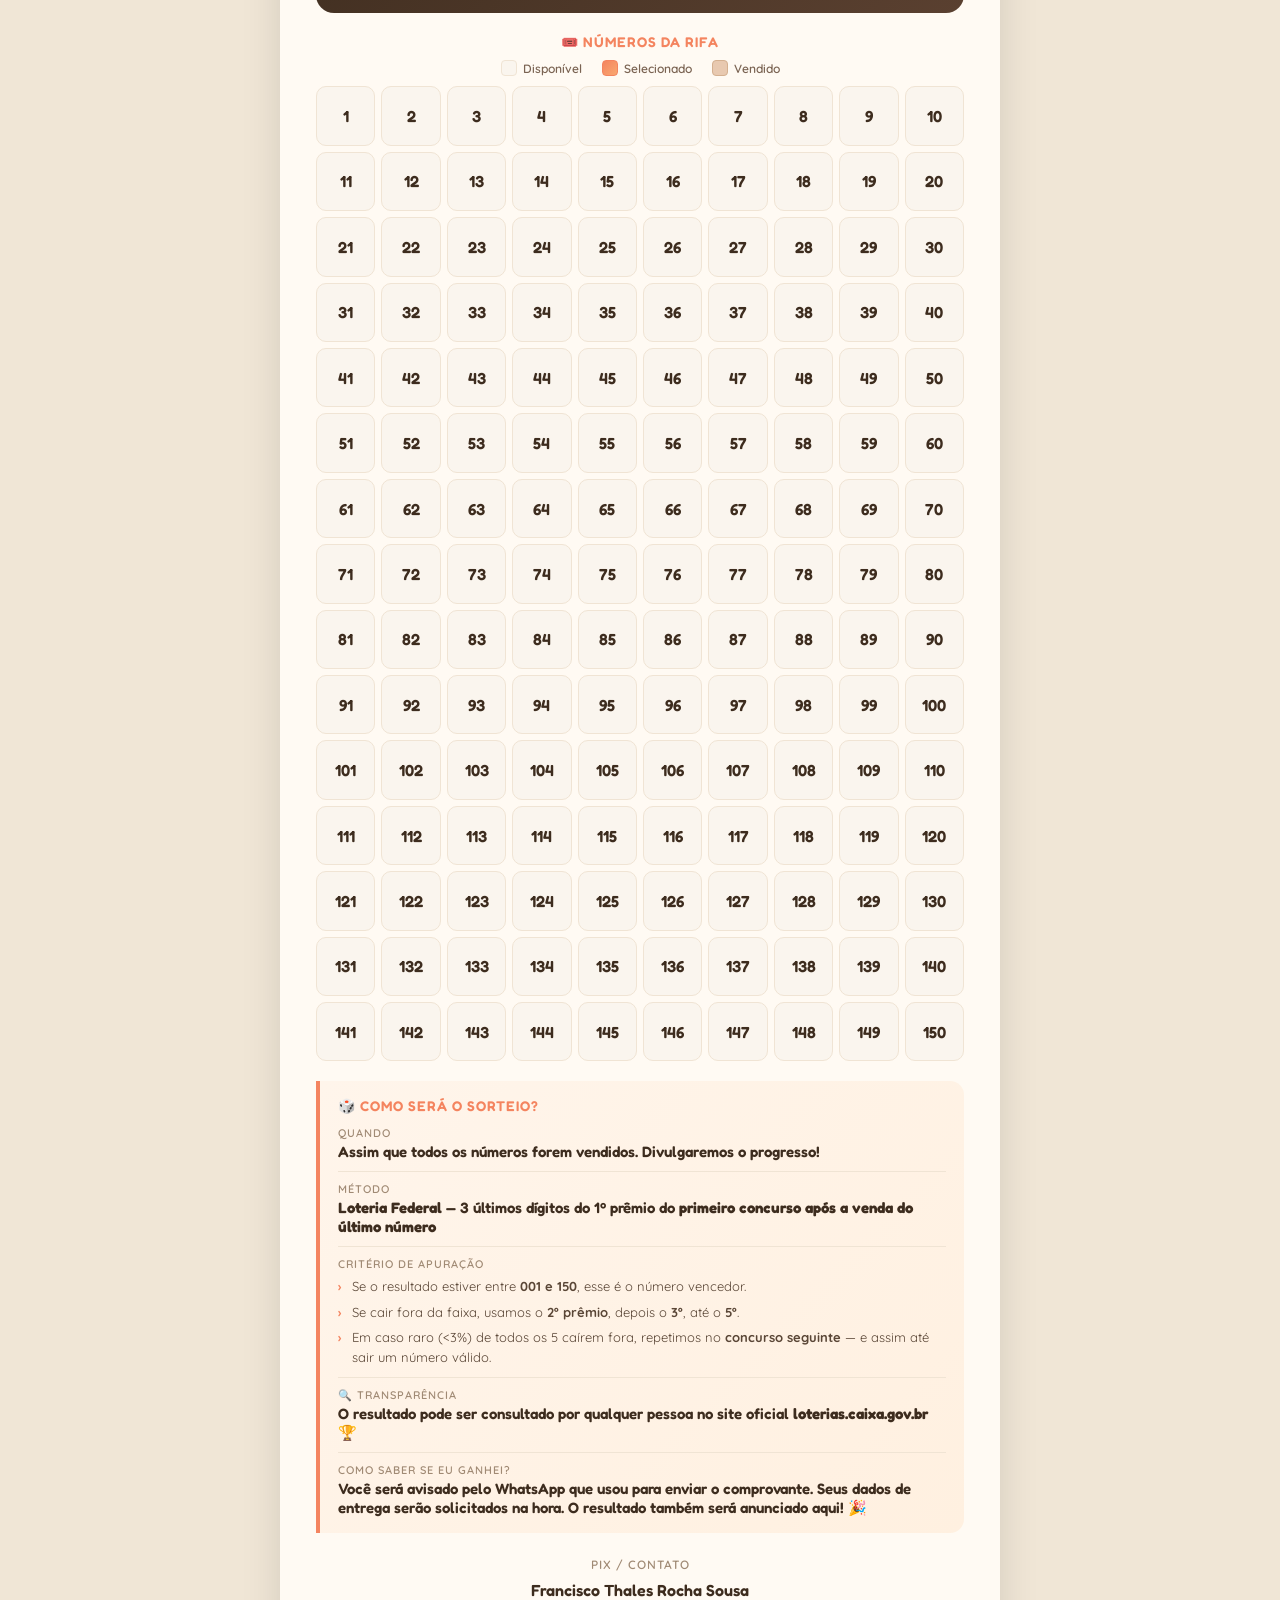
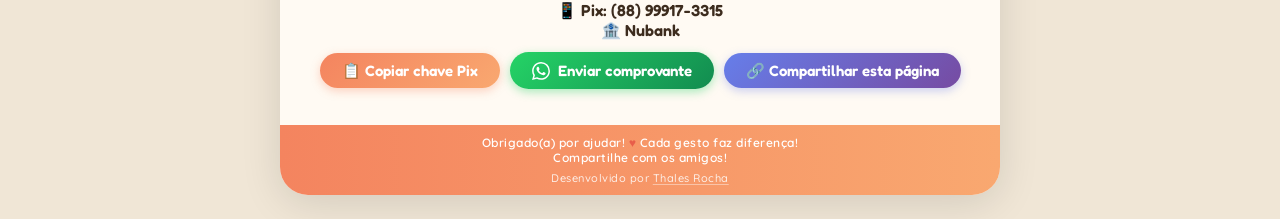
==== commit 8af26a0f: "Adicionado carrossel com imagens do premio" ====
--- a/index.html
+++ b/index.html
@@ -95,11 +95,22 @@
         </div>
 
         <div class="prize-box">
-          <div class="prize-icon">🧩</div>
-          <div class="prize-info">
-            <div class="prize-label">🏆 Prêmio</div>
-            <div class="prize-name">Um Cubo Mágico 3x3 Profissional</div>
-            <div class="prize-name small">Envio para todo o Brasil</div>
+          <div class="prize-header">
+            <div class="prize-icon">🧩</div>
+            <div class="prize-info">
+              <div class="prize-label">🏆 Prêmio</div>
+              <div class="prize-name">Cubo Mágico 7x7 Moyu Meilong V2M Magnético</div>
+              <div class="prize-name small">Envio para todo o Brasil</div>
+            </div>
+          </div>
+          <div class="prize-gallery">
+            <div class="prize-gallery-track">
+              <img src="premio1.jpg" alt="Cubo Mágico 7x7 Meilong V2 Magnético" class="prize-photo" />
+              <img src="premio2.jpg" alt="Cubo Mágico 7x7 Meilong V2 Magnético" class="prize-photo" />
+              <img src="premio3.jpg" alt="Cubo Mágico 7x7 Meilong V2 Magnético" class="prize-photo" />
+              <img src="premio4.jpg" alt="Cubo Mágico 7x7 Meilong V2 Magnético" class="prize-photo" />
+              <img src="premio5.jpg" alt="Cubo Mágico 7x7 Meilong V2 Magnético" class="prize-photo" />
+            </div>
           </div>
         </div>
 
--- a/rifa_cartaz.css
+++ b/rifa_cartaz.css
@@ -276,8 +276,45 @@
   padding: 18px 20px;
   margin-bottom: 20px;
   display: flex;
+  flex-direction: column;
+  gap: 14px;
+}
+
+.prize-header {
+  display: flex;
   align-items: center;
   gap: 16px;
+}
+
+.prize-gallery {
+  overflow: hidden;
+  border-radius: 10px;
+}
+
+.prize-gallery:hover .prize-gallery-track {
+  animation-play-state: paused;
+}
+
+.prize-gallery-track {
+  display: flex;
+  gap: 8px;
+  width: max-content;
+  animation: prize-scroll linear infinite;
+}
+
+@keyframes prize-scroll {
+  0% { transform: translateX(0); }
+  100% { transform: translateX(-50%); }
+}
+
+.prize-photo {
+  width: 120px;
+  height: 120px;
+  object-fit: cover;
+  border-radius: 10px;
+  border: 2px solid rgba(249, 200, 138, 0.4);
+  box-shadow: 0 3px 10px rgba(0, 0, 0, 0.3);
+  flex-shrink: 0;
 }
 
 .prize-icon {
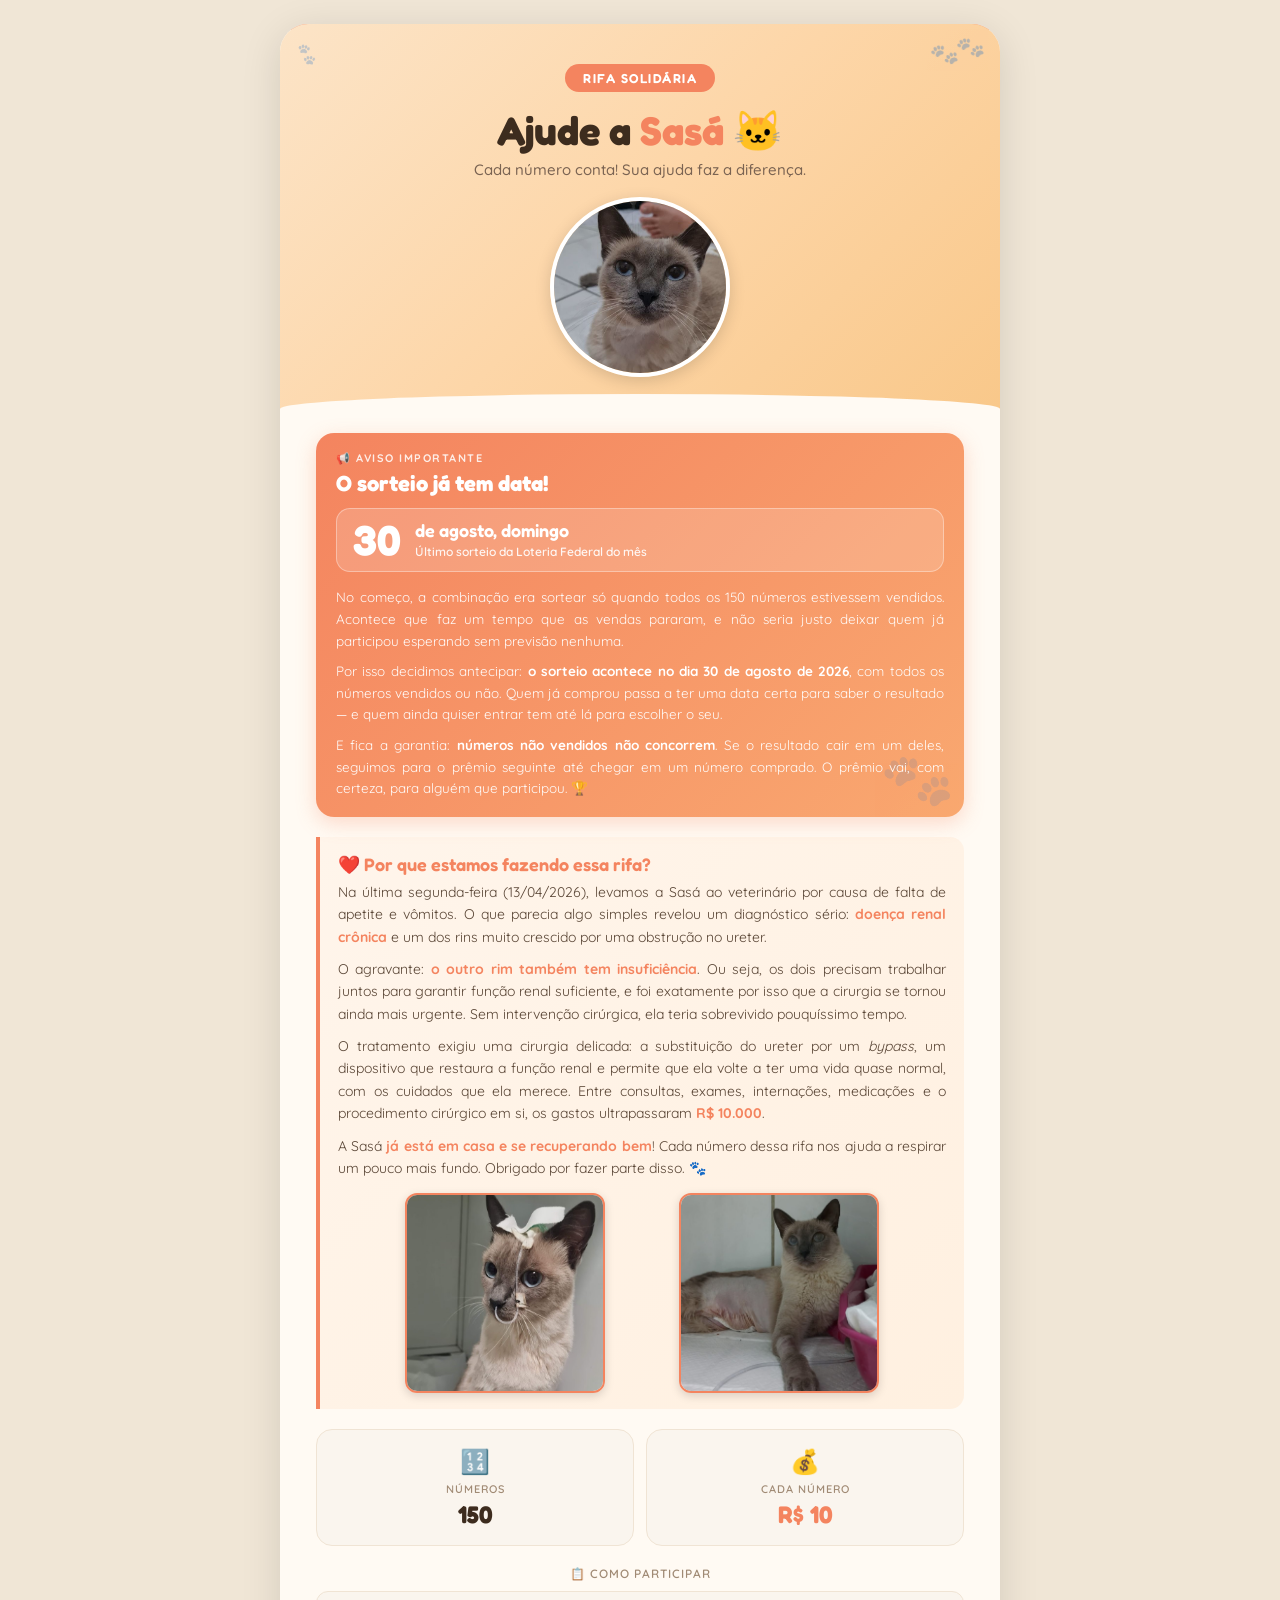
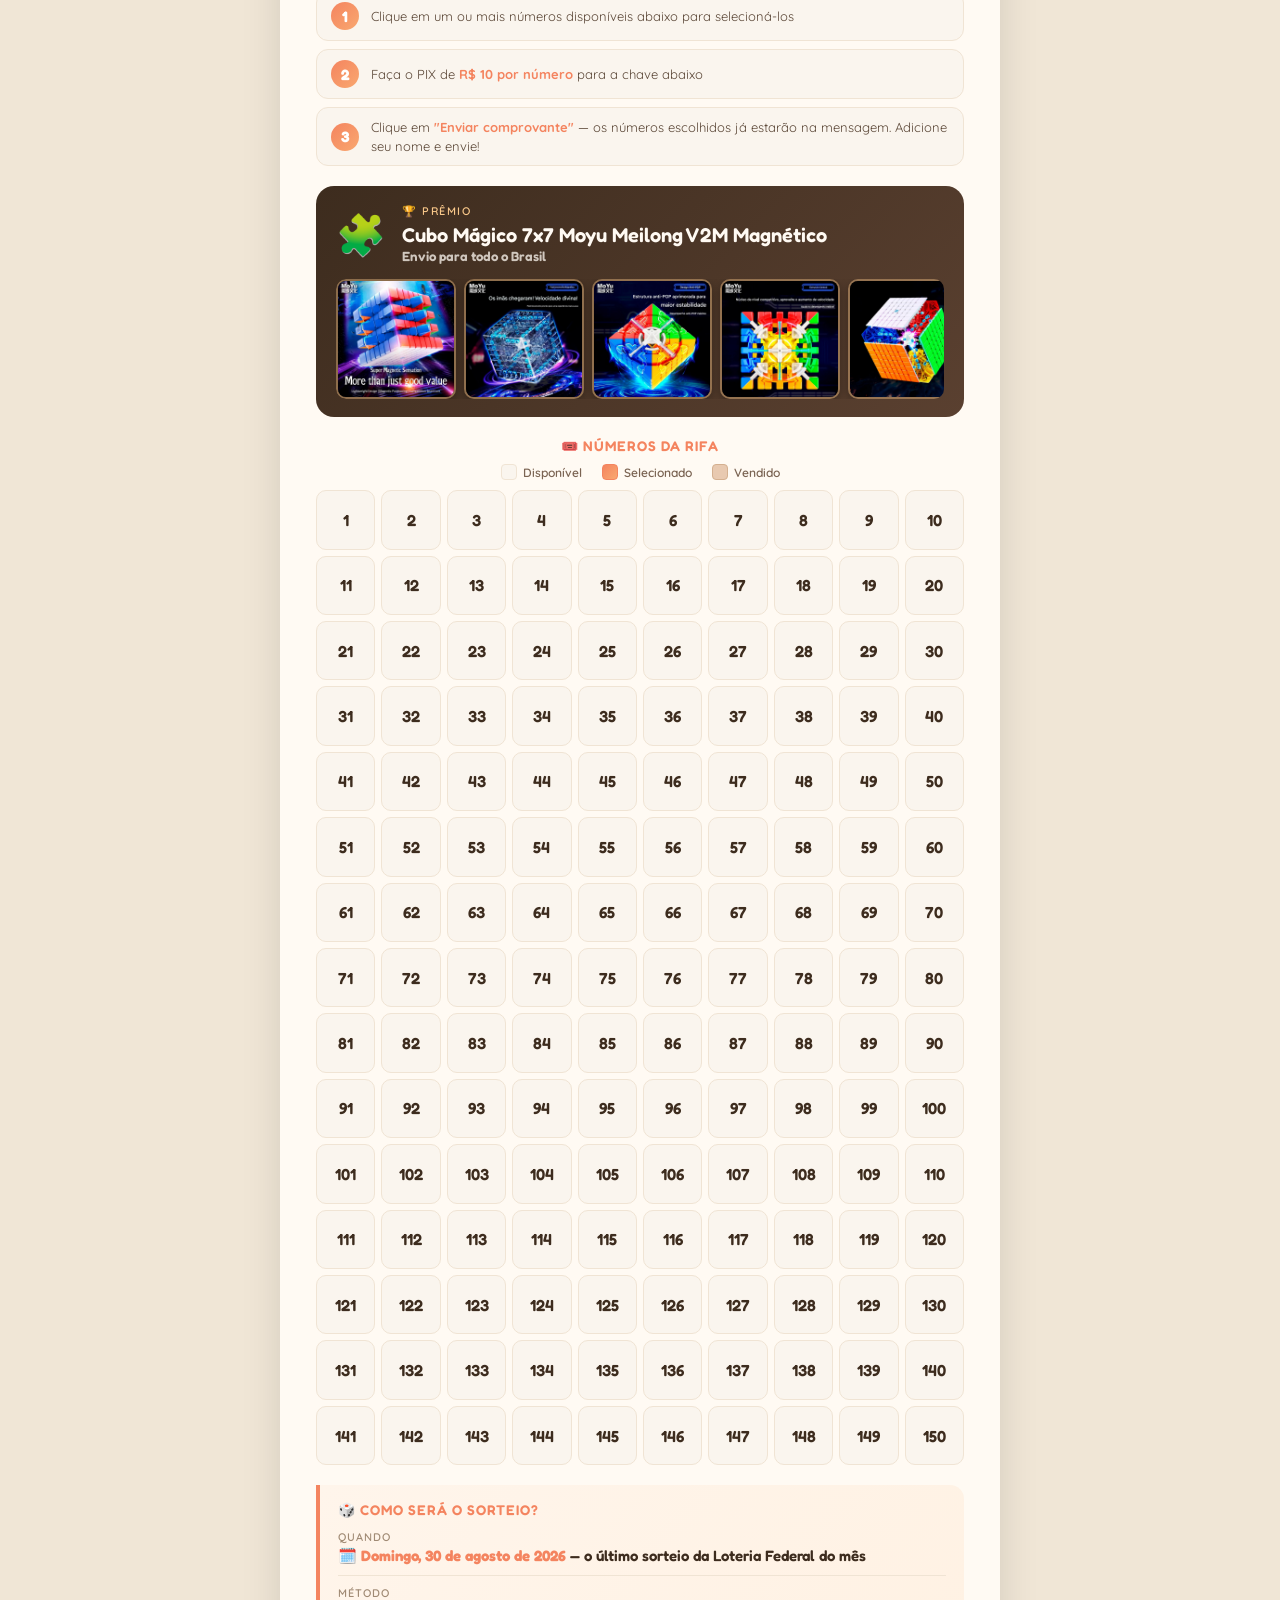
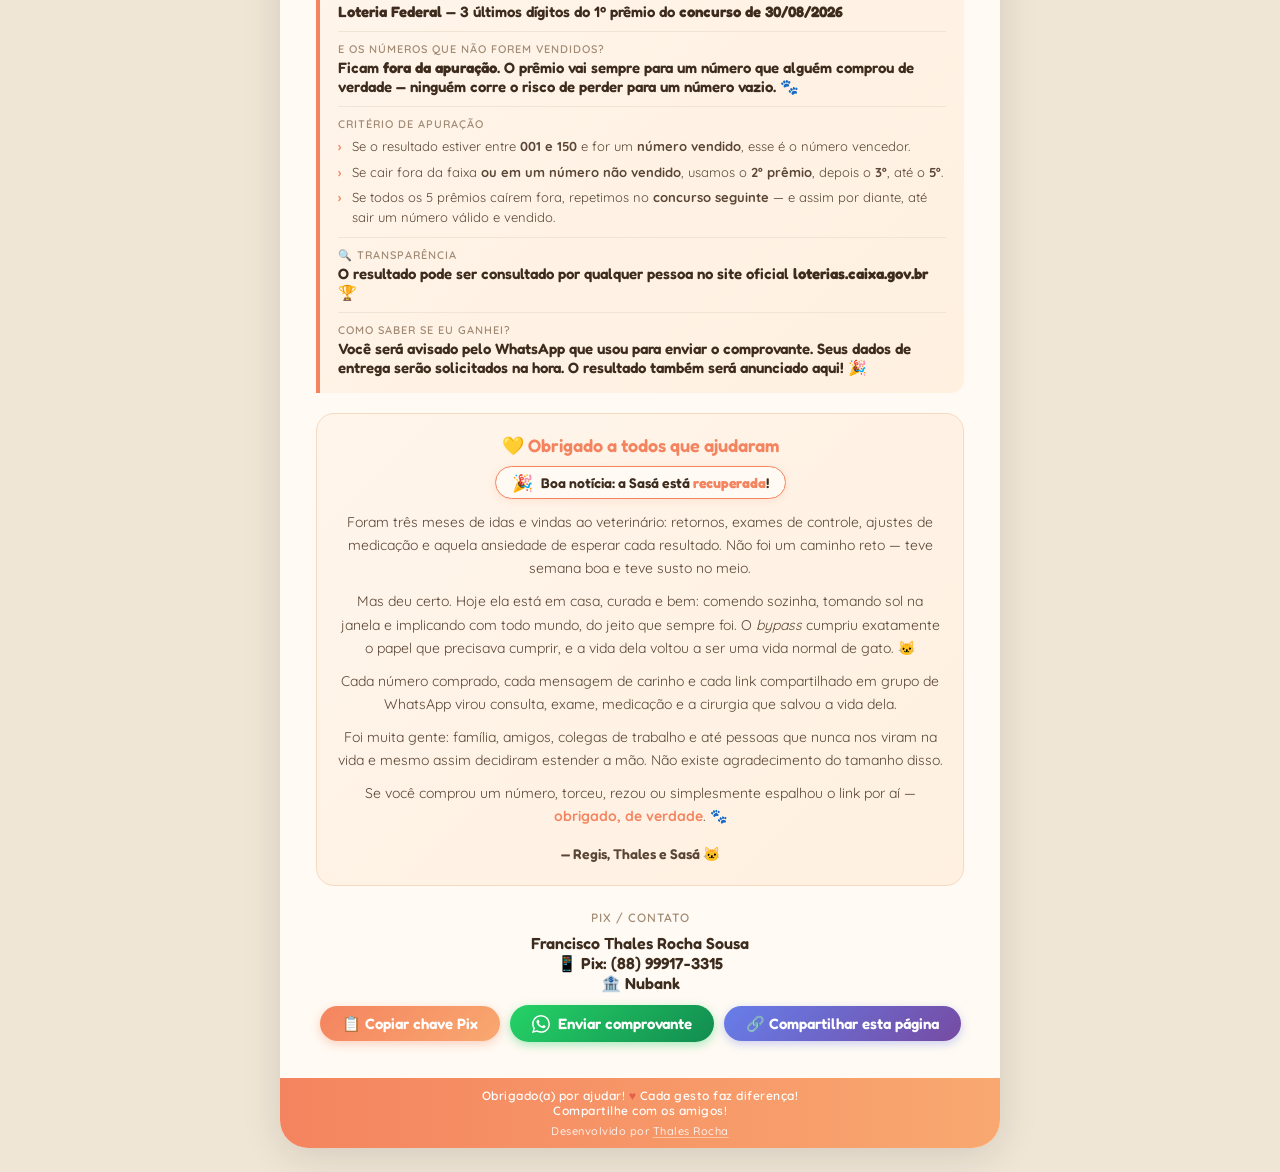
==== commit 74201eff: "Adiciona data de sorteio e agradecimentos" ====
--- a/index.html
+++ b/index.html
@@ -3,37 +3,67 @@
   <head>
     <meta charset="UTF-8" />
     <meta name="viewport" content="width=device-width, initial-scale=1.0" />
-    <title>Rifa Solidária — Ajude a Sasá 🐱</title>
-    <meta name="description" content="Nossa gatinha Sasá precisou de cirurgia de emergência. Participe da nossa rifa solidária e concorra a um Cubo Mágico 3x3 Profissional por apenas R$ 10. Toda ajuda é bem-vinda!" />
-    <meta name="keywords" content="rifa solidária, ajude a Sasá, rifa gato, cubo mágico, rifa online, rifa pix" />
+    <title>🐱 Rifa Solidária — Ajude a Sasá</title>
+    <meta
+      name="description"
+      content="Nossa gatinha foi diagnosticada com doença renal crônica e precisou de uma cirurgia de emergência que ultrapassou R$ 10.000. Ela já está em casa se recuperando, mas precisamos de uma forcinha! 🙏 🔢 150 números • 💰 R$ 10 cada 🏆 Prêmio: Cubo Mágico 7x7 Moyu Meilong V2M Magnético 🗓️ Sorteio: 30/08/2026 pela Loteria Federal 👇 Acesse, escolha seu número e faça o Pix. Compartilhe com os amigos! Cada número ajuda muito. 🐾♥️"
+    />
+    <meta
+      name="keywords"
+      content="rifa solidária, ajude a Sasá, rifa gato, cubo mágico, rifa online, rifa pix"
+    />
     <meta name="author" content="Francisco Thales Rocha Sousa" />
     <meta name="robots" content="index, follow" />
 
     <!-- Open Graph (WhatsApp, Facebook, etc.) -->
     <meta property="og:type" content="website" />
-    <meta property="og:url" content="https://thalesrochas.github.io/rifa-sasa" />
-    <meta property="og:title" content="Rifa Solidária — Ajude a Sasá 🐱" />
-    <meta property="og:description" content="Nossa gatinha Sasá precisou de cirurgia de emergência. Concorra a um Cubo Mágico 3x3 por apenas R$ 10 e ajude a cobrir os custos do tratamento dela. 🙏" />
-    <meta property="og:image" content="https://thalesrochas.github.io/rifa-sasa/foto2.jpg" />
-    <meta property="og:image:secure_url" content="https://thalesrochas.github.io/rifa-sasa/foto2.jpg" />
+    <meta
+      property="og:url"
+      content="https://thalesrochas.github.io/rifa-sasa"
+    />
+    <meta property="og:title" content="🐱 Rifa Solidária — Ajude a Sasá" />
+    <meta
+      property="og:description"
+      content="Nossa gatinha foi diagnosticada com doença renal crônica e precisou de uma cirurgia de emergência que ultrapassou R$ 10.000. Ela já está em casa se recuperando, mas precisamos de uma forcinha! 🙏 🔢 150 números • 💰 R$ 10 cada 🏆 Prêmio: Cubo Mágico 7x7 Moyu Meilong V2M Magnético 🗓️ Sorteio: 30/08/2026 pela Loteria Federal 👇 Acesse, escolha seu número e faça o Pix. Compartilhe com os amigos! Cada número ajuda muito. 🐾♥️"
+    />
+    <meta
+      property="og:image"
+      content="https://thalesrochas.github.io/rifa-sasa/img/foto2.jpg"
+    />
+    <meta
+      property="og:image:secure_url"
+      content="https://thalesrochas.github.io/rifa-sasa/img/foto2.jpg"
+    />
     <meta property="og:image:type" content="image/jpeg" />
-    <meta property="og:image:alt" content="Foto da Sasá, gatinha da rifa solidária" />
+    <meta
+      property="og:image:alt"
+      content="Foto da Sasá, gatinha da rifa solidária"
+    />
     <meta property="og:locale" content="pt_BR" />
     <meta property="og:site_name" content="Rifa Solidária da Sasá" />
 
     <!-- Twitter Card -->
     <meta name="twitter:card" content="summary_large_image" />
-    <meta name="twitter:title" content="Rifa Solidária — Ajude a Sasá 🐱" />
-    <meta name="twitter:description" content="Nossa gatinha Sasá precisou de cirurgia de emergência. Concorra a um Cubo Mágico 3x3 por apenas R$ 10 e ajude a cobrir os custos do tratamento dela. 🙏" />
-    <meta name="twitter:image" content="https://thalesrochas.github.io/rifa-sasa/foto2.jpg" />
-    <meta name="twitter:image:alt" content="Foto da Sasá, gatinha da rifa solidária" />
+    <meta name="twitter:title" content="🐱 Rifa Solidária — Ajude a Sasá" />
+    <meta
+      name="twitter:description"
+      content="Nossa gatinha foi diagnosticada com doença renal crônica e precisou de uma cirurgia de emergência que ultrapassou R$ 10.000. Ela já está em casa se recuperando, mas precisamos de uma forcinha! 🙏 🔢 150 números • 💰 R$ 10 cada 🏆 Prêmio: Cubo Mágico 7x7 Moyu Meilong V2M Magnético 🗓️ Sorteio: 30/08/2026 pela Loteria Federal 👇 Acesse, escolha seu número e faça o Pix. Compartilhe com os amigos! Cada número ajuda muito. 🐾♥️"
+    />
+    <meta
+      name="twitter:image"
+      content="https://thalesrochas.github.io/rifa-sasa/img/foto2.jpg"
+    />
+    <meta
+      name="twitter:image:alt"
+      content="Foto da Sasá, gatinha da rifa solidária"
+    />
 
     <link
       href="https://fonts.googleapis.com/css2?family=Fredoka:wght@400;500;600;700&family=Quicksand:wght@400;500;600;700&display=swap"
       rel="stylesheet"
     />
-    <link rel="stylesheet" href="rifa_cartaz.css" />
-    <script src="rifa_cartaz.js" defer></script>
+    <link rel="stylesheet" href="css/stylesheet.css" />
+    <script src="js/script.js" defer></script>
   </head>
   <body>
     <div class="card">
@@ -45,20 +75,88 @@
         <div class="subtitle">
           Cada número conta! Sua ajuda faz a diferença.
         </div>
-        <img src="foto1.jpg" alt="Sasá" class="cat-photo-header" />
+        <img src="img/foto1.jpg" alt="Sasá" class="cat-photo-header" />
       </div>
 
       <div class="body">
+        <div class="announce-box">
+          <div class="announce-eyebrow">📢 Aviso importante</div>
+          <div class="announce-headline">O sorteio já tem data!</div>
+          <div class="announce-date">
+            <span class="announce-date-day">30</span>
+            <span class="announce-date-rest">
+              <span class="announce-date-month">de agosto, domingo</span>
+              <span class="announce-date-note"
+                >Último sorteio da Loteria Federal do mês</span
+              >
+            </span>
+          </div>
+          <div class="announce-text">
+            <p>
+              No começo, a combinação era sortear só quando todos os 150 números
+              estivessem vendidos. Acontece que faz um tempo que as vendas
+              pararam, e não seria justo deixar quem já participou esperando sem
+              previsão nenhuma.
+            </p>
+            <p>
+              Por isso decidimos antecipar:
+              <strong>o sorteio acontece no dia 30 de agosto de 2026</strong>,
+              com todos os números vendidos ou não. Quem já comprou passa a ter
+              uma data certa para saber o resultado — e quem ainda quiser entrar
+              tem até lá para escolher o seu.
+            </p>
+            <p>
+              E fica a garantia:
+              <strong>números não vendidos não concorrem</strong>. Se o
+              resultado cair em um deles, seguimos para o prêmio seguinte até
+              chegar em um número comprado. O prêmio vai, com certeza, para
+              alguém que participou. 🏆
+            </p>
+          </div>
+        </div>
+
         <div class="cause-box">
           <div class="cause-title">❤️ Por que estamos fazendo essa rifa?</div>
           <div class="cause-body">
-            <p>Na última segunda-feira (13/04/2026), levamos a Sasá ao veterinário por causa de falta de apetite e vômitos. O que parecia algo simples revelou um diagnóstico sério: <strong>doença renal crônica</strong> e um dos rins muito crescido por uma obstrução no ureter.</p>
-            <p>O agravante: <strong>o outro rim também tem insuficiência</strong>. Ou seja, os dois precisam trabalhar juntos para garantir função renal suficiente, e foi exatamente por isso que a cirurgia se tornou ainda mais urgente. Sem intervenção cirúrgica, ela teria sobrevivido pouquíssimo tempo.</p>
-            <p>O tratamento exigiu uma cirurgia delicada: a substituição do ureter por um <i>bypass</i>, um dispositivo que restaura a função renal e permite que ela volte a ter uma vida quase normal, com os cuidados que ela merece. Entre consultas, exames, internações, medicações e o procedimento cirúrgico em si, os gastos ultrapassaram <strong>R$ 10.000</strong>.</p>
-            <p>A Sasá <strong>já está em casa e se recuperando bem</strong>! Cada número dessa rifa nos ajuda a respirar um pouco mais fundo. Obrigado por fazer parte disso. 🐾</p>
+            <p>
+              Na última segunda-feira (13/04/2026), levamos a Sasá ao
+              veterinário por causa de falta de apetite e vômitos. O que parecia
+              algo simples revelou um diagnóstico sério:
+              <strong>doença renal crônica</strong> e um dos rins muito crescido
+              por uma obstrução no ureter.
+            </p>
+            <p>
+              O agravante:
+              <strong>o outro rim também tem insuficiência</strong>. Ou seja, os
+              dois precisam trabalhar juntos para garantir função renal
+              suficiente, e foi exatamente por isso que a cirurgia se tornou
+              ainda mais urgente. Sem intervenção cirúrgica, ela teria
+              sobrevivido pouquíssimo tempo.
+            </p>
+            <p>
+              O tratamento exigiu uma cirurgia delicada: a substituição do
+              ureter por um <i>bypass</i>, um dispositivo que restaura a função
+              renal e permite que ela volte a ter uma vida quase normal, com os
+              cuidados que ela merece. Entre consultas, exames, internações,
+              medicações e o procedimento cirúrgico em si, os gastos
+              ultrapassaram <strong>R$ 10.000</strong>.
+            </p>
+            <p>
+              A Sasá <strong>já está em casa e se recuperando bem</strong>! Cada
+              número dessa rifa nos ajuda a respirar um pouco mais fundo.
+              Obrigado por fazer parte disso. 🐾
+            </p>
             <div class="cause-photos">
-              <img src="foto2.jpg" alt="Sasá com uma sonda" class="cat-photo-cause" />
-              <img src="foto3.jpg" alt="Sasá se recuperando" class="cat-photo-cause" />
+              <img
+                src="img/foto2.jpg"
+                alt="Sasá com uma sonda"
+                class="cat-photo-cause"
+              />
+              <img
+                src="img/foto3.jpg"
+                alt="Sasá se recuperando"
+                class="cat-photo-cause"
+              />
             </div>
           </div>
         </div>
@@ -81,15 +179,24 @@
           <div class="how-to-steps">
             <div class="how-to-step">
               <div class="step-number">1</div>
-              <div class="step-text">Clique em um ou mais números disponíveis abaixo para selecioná-los</div>
+              <div class="step-text">
+                Clique em um ou mais números disponíveis abaixo para
+                selecioná-los
+              </div>
             </div>
             <div class="how-to-step">
               <div class="step-number">2</div>
-              <div class="step-text">Faça o PIX de <strong>R$&nbsp;10 por número</strong> para a chave abaixo</div>
+              <div class="step-text">
+                Faça o PIX de <strong>R$&nbsp;10 por número</strong> para a
+                chave abaixo
+              </div>
             </div>
             <div class="how-to-step">
               <div class="step-number">3</div>
-              <div class="step-text">Clique em <strong>"Enviar comprovante"</strong> — os números escolhidos já estarão na mensagem. Adicione seu nome e envie!</div>
+              <div class="step-text">
+                Clique em <strong>"Enviar comprovante"</strong> — os números
+                escolhidos já estarão na mensagem. Adicione seu nome e envie!
+              </div>
             </div>
           </div>
         </div>
@@ -99,17 +206,39 @@
             <div class="prize-icon">🧩</div>
             <div class="prize-info">
               <div class="prize-label">🏆 Prêmio</div>
-              <div class="prize-name">Cubo Mágico 7x7 Moyu Meilong V2M Magnético</div>
+              <div class="prize-name">
+                Cubo Mágico 7x7 Moyu Meilong V2M Magnético
+              </div>
               <div class="prize-name small">Envio para todo o Brasil</div>
             </div>
           </div>
           <div class="prize-gallery">
             <div class="prize-gallery-track">
-              <img src="premio1.jpg" alt="Cubo Mágico 7x7 Meilong V2 Magnético" class="prize-photo" />
-              <img src="premio2.jpg" alt="Cubo Mágico 7x7 Meilong V2 Magnético" class="prize-photo" />
-              <img src="premio3.jpg" alt="Cubo Mágico 7x7 Meilong V2 Magnético" class="prize-photo" />
-              <img src="premio4.jpg" alt="Cubo Mágico 7x7 Meilong V2 Magnético" class="prize-photo" />
-              <img src="premio5.jpg" alt="Cubo Mágico 7x7 Meilong V2 Magnético" class="prize-photo" />
+              <img
+                src="img/premio1.jpg"
+                alt="Cubo Mágico 7x7 Meilong V2 Magnético"
+                class="prize-photo"
+              />
+              <img
+                src="img/premio2.jpg"
+                alt="Cubo Mágico 7x7 Meilong V2 Magnético"
+                class="prize-photo"
+              />
+              <img
+                src="img/premio3.jpg"
+                alt="Cubo Mágico 7x7 Meilong V2 Magnético"
+                class="prize-photo"
+              />
+              <img
+                src="img/premio4.jpg"
+                alt="Cubo Mágico 7x7 Meilong V2 Magnético"
+                class="prize-photo"
+              />
+              <img
+                src="img/premio5.jpg"
+                alt="Cubo Mágico 7x7 Meilong V2 Magnético"
+                class="prize-photo"
+              />
             </div>
           </div>
         </div>
@@ -122,12 +251,21 @@
             <span class="legend-item legend-sold">Vendido</span>
           </div>
           <div id="numbers-grid"></div>
-          <div id="selection-counter" class="selection-counter" style="display:none">
+          <div
+            id="selection-counter"
+            class="selection-counter"
+            style="display: none"
+          >
             <div class="selection-header">
               <span id="selection-label" class="selection-label"></span>
-              <button class="selection-clear-btn" onclick="clearSelection()">✕ Limpar</button>
-            </div>
-            <div id="selection-numbers-list" class="selection-numbers-list"></div>
+              <button class="selection-clear-btn" onclick="clearSelection()">
+                ✕ Limpar
+              </button>
+            </div>
+            <div
+              id="selection-numbers-list"
+              class="selection-numbers-list"
+            ></div>
             <div id="selection-total" class="selection-total"></div>
           </div>
         </div>
@@ -137,32 +275,111 @@
           <div class="draw-info">
             <div class="draw-item">
               <span class="draw-label">Quando</span>
-              <span class="draw-value">Assim que todos os números forem vendidos. Divulgaremos o progresso!</span>
+              <span class="draw-value"
+                >🗓️
+                <strong class="draw-highlight"
+                  >Domingo, 30 de agosto de 2026</strong
+                >
+                — o último sorteio da Loteria Federal do mês</span
+              >
             </div>
             <div class="draw-divider"></div>
             <div class="draw-item">
               <span class="draw-label">Método</span>
-              <span class="draw-value"><strong>Loteria Federal</strong> — 3 últimos dígitos do 1º prêmio do <strong>primeiro concurso após a venda do último número</strong></span>
+              <span class="draw-value"
+                ><strong>Loteria Federal</strong> — 3 últimos dígitos do 1º
+                prêmio do <strong>concurso de 30/08/2026</strong></span
+              >
+            </div>
+            <div class="draw-divider"></div>
+            <div class="draw-item">
+              <span class="draw-label"
+                >E os números que não forem vendidos?</span
+              >
+              <span class="draw-value"
+                >Ficam <strong>fora da apuração</strong>. O prêmio vai sempre
+                para um número que alguém comprou de verdade — ninguém corre o
+                risco de perder para um número vazio. 🐾</span
+              >
             </div>
             <div class="draw-divider"></div>
             <div class="draw-item">
               <span class="draw-label">Critério de apuração</span>
               <ul class="draw-rules">
-                <li>Se o resultado estiver entre <strong>001 e 150</strong>, esse é o número vencedor.</li>
-                <li>Se cair fora da faixa, usamos o <strong>2º prêmio</strong>, depois o <strong>3º</strong>, até o <strong>5º</strong>.</li>
-                <li>Em caso raro (&lt;3%) de todos os 5 caírem fora, repetimos no <strong>concurso seguinte</strong> — e assim até sair um número válido.</li>
+                <li>
+                  Se o resultado estiver entre <strong>001 e 150</strong> e for
+                  um <strong>número vendido</strong>, esse é o número vencedor.
+                </li>
+                <li>
+                  Se cair fora da faixa
+                  <strong>ou em um número não vendido</strong>, usamos o
+                  <strong>2º prêmio</strong>, depois o <strong>3º</strong>, até
+                  o <strong>5º</strong>.
+                </li>
+                <li>
+                  Se todos os 5 prêmios caírem fora, repetimos no
+                  <strong>concurso seguinte</strong> — e assim por diante, até
+                  sair um número válido e vendido.
+                </li>
               </ul>
             </div>
             <div class="draw-divider"></div>
             <div class="draw-item">
               <span class="draw-label">🔍 Transparência</span>
-              <span class="draw-value">O resultado pode ser consultado por qualquer pessoa no site oficial <strong>loterias.caixa.gov.br</strong> 🏆</span>
+              <span class="draw-value"
+                >O resultado pode ser consultado por qualquer pessoa no site
+                oficial <strong>loterias.caixa.gov.br</strong> 🏆</span
+              >
             </div>
             <div class="draw-divider"></div>
             <div class="draw-item">
               <span class="draw-label">Como saber se eu ganhei?</span>
-              <span class="draw-value">Você será avisado pelo WhatsApp que usou para enviar o comprovante. Seus dados de entrega serão solicitados na hora. O resultado também será anunciado aqui! 🎉</span>
-            </div>
+              <span class="draw-value"
+                >Você será avisado pelo WhatsApp que usou para enviar o
+                comprovante. Seus dados de entrega serão solicitados na hora. O
+                resultado também será anunciado aqui! 🎉</span
+              >
+            </div>
+          </div>
+        </div>
+
+        <div class="thanks-box">
+          <div class="thanks-title">💛 Obrigado a todos que ajudaram</div>
+          <div class="thanks-status">
+            <span class="thanks-status-icon">🎉</span>
+            <span class="thanks-status-text"
+              >Boa notícia: a Sasá está <strong>recuperada</strong>!</span
+            >
+          </div>
+          <div class="thanks-body">
+            <p>
+              Foram três meses de idas e vindas ao veterinário: retornos, exames
+              de controle, ajustes de medicação e aquela ansiedade de esperar
+              cada resultado. Não foi um caminho reto — teve semana boa e teve
+              susto no meio.
+            </p>
+            <p>
+              Mas deu certo. Hoje ela está em casa, curada e bem: comendo
+              sozinha, tomando sol na janela e implicando com todo mundo, do
+              jeito que sempre foi. O <i>bypass</i> cumpriu exatamente o papel
+              que precisava cumprir, e a vida dela voltou a ser uma vida normal
+              de gato. 🐱
+            </p>
+            <p>
+              Cada número comprado, cada mensagem de carinho e cada link
+              compartilhado em grupo de WhatsApp virou consulta, exame,
+              medicação e a cirurgia que salvou a vida dela.
+            </p>
+            <p>
+              Foi muita gente: família, amigos, colegas de trabalho e até
+              pessoas que nunca nos viram na vida e mesmo assim decidiram
+              estender a mão. Não existe agradecimento do tamanho disso.
+            </p>
+            <p>
+              Se você comprou um número, torceu, rezou ou simplesmente espalhou
+              o link por aí — <strong>obrigado, de verdade</strong>. 🐾
+            </p>
+            <p class="thanks-signature">— Regis, Thales e Sasá 🐱</p>
           </div>
         </div>
 
@@ -204,13 +421,18 @@
 
       <div class="footer-strip">
         Obrigado(a) por ajudar! <span class="heart">♥</span> Cada gesto faz
-        diferença!<br/>Compartilhe com os amigos!
+        diferença!<br />Compartilhe com os amigos!
         <div class="footer-credit">
-          Desenvolvido por <a href="https://github.com/thalesrochas" target="_blank" rel="noopener" class="footer-credit-link">Thales Rocha</a>
+          Desenvolvido por
+          <a
+            href="https://github.com/thalesrochas"
+            target="_blank"
+            rel="noopener"
+            class="footer-credit-link"
+            >Thales Rocha</a
+          >
         </div>
       </div>
     </div>
   </body>
 </html>
-  </body>
-</html>
--- a/css/stylesheet.css
+++ b/css/stylesheet.css
@@ -0,0 +1,993 @@
+* {
+  margin: 0;
+  padding: 0;
+  box-sizing: border-box;
+}
+
+body {
+  display: flex;
+  align-items: flex-start;
+  justify-content: center;
+  min-height: 100vh;
+  background: #f0e6d6;
+  font-family: "Quicksand", sans-serif;
+  padding: 24px 16px;
+}
+
+.card {
+  width: clamp(320px, 90vw, 720px);
+  background: #fffaf3;
+  border-radius: 28px;
+  overflow: hidden;
+  box-shadow: 0 8px 40px rgba(0, 0, 0, 0.12);
+  position: relative;
+}
+
+.card::before {
+  content: "";
+  position: absolute;
+  top: 0;
+  left: 0;
+  right: 0;
+  height: 6px;
+  background: linear-gradient(90deg, #f4845f, #f9a870, #f4845f);
+}
+
+.header {
+  background: linear-gradient(135deg, #fce4c7 0%, #fdd6a8 50%, #f9c88a 100%);
+  padding: 32px 28px 24px;
+  text-align: center;
+  position: relative;
+  overflow: hidden;
+}
+
+.header::after {
+  content: "";
+  position: absolute;
+  bottom: -15px;
+  left: 0;
+  right: 0;
+  height: 30px;
+  background: #fffaf3;
+  border-radius: 50% 50% 0 0;
+}
+
+.paw-prints {
+  position: absolute;
+  top: 12px;
+  right: 16px;
+  font-size: 22px;
+  opacity: 0.3;
+  transform: rotate(-15deg);
+}
+
+.paw-prints-left {
+  position: absolute;
+  top: 18px;
+  left: 16px;
+  font-size: 18px;
+  opacity: 0.25;
+  transform: rotate(20deg);
+}
+
+.badge {
+  display: inline-block;
+  background: #f4845f;
+  color: white;
+  font-family: "Fredoka", sans-serif;
+  font-weight: 600;
+  font-size: 13px;
+  letter-spacing: 1.5px;
+  text-transform: uppercase;
+  padding: 6px 18px;
+  border-radius: 30px;
+  margin-bottom: 14px;
+}
+
+.title {
+  font-family: "Fredoka", sans-serif;
+  font-size: 32px;
+  font-weight: 700;
+  color: #3d2c1e;
+  line-height: 1.2;
+  margin-bottom: 6px;
+}
+
+.title span,
+p > strong {
+  color: #f4845f;
+}
+
+.subtitle {
+  font-size: 15px;
+  color: #7a6352;
+  font-weight: 500;
+}
+
+.cat-photo-header {
+  width: 150px;
+  height: 150px;
+  border-radius: 50%;
+  object-fit: cover;
+  margin-top: 18px;
+  border: 4px solid white;
+  box-shadow: 0 4px 16px rgba(0, 0, 0, 0.15);
+  position: relative;
+  z-index: 1;
+}
+
+.body {
+  padding: 20px 28px 28px;
+}
+
+.cause-box {
+  background: linear-gradient(135deg, #fff5eb, #fff0e0);
+  border-left: 4px solid #f4845f;
+  border-radius: 0 14px 14px 0;
+  padding: 16px 18px;
+  margin-bottom: 20px;
+}
+
+.cause-box .cause-title {
+  font-family: "Fredoka", sans-serif;
+  font-weight: 600;
+  font-size: 18px;
+  color: #f4845f;
+  margin-bottom: 6px;
+  display: flex;
+  align-items: center;
+  gap: 6px;
+}
+
+.cause-body {
+  display: flex;
+  flex-direction: column;
+  gap: 10px;
+}
+
+.cause-box p {
+  font-size: 14px;
+  color: #5a4636;
+  line-height: 1.6;
+  text-align: justify;
+}
+
+.cause-photos {
+  display: flex;
+  flex-direction: row;
+  gap: 8px;
+  margin-top: 4px;
+  justify-content: space-evenly;
+}
+
+.cat-photo-cause {
+  flex: 1;
+  min-width: 0;
+  aspect-ratio: 1;
+  object-fit: cover;
+  border-radius: 12px;
+  box-shadow: 0 3px 10px rgba(0, 0, 0, 0.15);
+  border: 2px solid #f4845f;
+}
+
+.announce-box {
+  background: linear-gradient(135deg, #f4845f, #f9a870);
+  border-radius: 18px;
+  padding: 18px 20px;
+  margin-bottom: 20px;
+  box-shadow: 0 6px 20px rgba(244, 132, 95, 0.28);
+  position: relative;
+  overflow: hidden;
+}
+
+.announce-box::after {
+  content: "🐾";
+  position: absolute;
+  right: 12px;
+  bottom: 4px;
+  font-size: 56px;
+  opacity: 0.13;
+  transform: rotate(-12deg);
+  pointer-events: none;
+}
+
+.announce-eyebrow {
+  font-size: 11px;
+  text-transform: uppercase;
+  letter-spacing: 1.5px;
+  font-weight: 700;
+  color: rgba(255, 255, 255, 0.85);
+  margin-bottom: 5px;
+}
+
+.announce-headline {
+  font-family: "Fredoka", sans-serif;
+  font-size: 22px;
+  font-weight: 700;
+  color: #fff;
+  line-height: 1.2;
+  margin-bottom: 12px;
+}
+
+.announce-date {
+  display: flex;
+  align-items: center;
+  gap: 14px;
+  background: rgba(255, 255, 255, 0.16);
+  border: 1.5px solid rgba(255, 255, 255, 0.35);
+  border-radius: 14px;
+  padding: 10px 16px;
+  margin-bottom: 14px;
+  position: relative;
+  z-index: 1;
+}
+
+.announce-date-day {
+  font-family: "Fredoka", sans-serif;
+  font-size: 42px;
+  font-weight: 700;
+  color: #fff;
+  line-height: 1;
+  flex-shrink: 0;
+}
+
+.announce-date-rest {
+  display: flex;
+  flex-direction: column;
+  gap: 3px;
+  min-width: 0;
+}
+
+.announce-date-month {
+  font-family: "Fredoka", sans-serif;
+  font-size: 18px;
+  font-weight: 600;
+  color: #fff;
+  line-height: 1.1;
+}
+
+.announce-date-note {
+  font-size: 12px;
+  font-weight: 600;
+  color: rgba(255, 255, 255, 0.9);
+  line-height: 1.35;
+}
+
+.announce-text {
+  display: flex;
+  flex-direction: column;
+  gap: 9px;
+  position: relative;
+  z-index: 1;
+}
+
+.announce-text p {
+  font-size: 13.5px;
+  color: rgba(255, 255, 255, 0.95);
+  line-height: 1.6;
+  text-align: justify;
+}
+
+.announce-text p > strong {
+  color: #fff;
+  font-weight: 700;
+}
+
+.info-grid {
+  display: grid;
+  grid-template-columns: 1fr 1fr;
+  gap: 12px;
+  margin-bottom: 20px;
+}
+
+.info-item {
+  background: #faf5ee;
+  border-radius: 16px;
+  padding: 16px;
+  text-align: center;
+  border: 1.5px solid #f0e4d4;
+  transition: transform 0.2s;
+}
+
+.info-item:hover {
+  transform: translateY(-2px);
+}
+
+.info-item .icon {
+  font-size: 24px;
+  margin-bottom: 6px;
+}
+
+.info-item .label {
+  font-size: 11px;
+  text-transform: uppercase;
+  letter-spacing: 1px;
+  color: #a08a74;
+  font-weight: 600;
+  margin-bottom: 4px;
+}
+
+.info-item .value {
+  font-family: "Fredoka", sans-serif;
+  font-size: 20px;
+  font-weight: 700;
+  color: #3d2c1e;
+}
+
+.info-item .value.highlight {
+  color: #f4845f;
+}
+
+.how-to-section {
+  margin-bottom: 20px;
+}
+
+.how-to-title {
+  font-size: 12px;
+  color: #a08a74;
+  font-weight: 600;
+  text-transform: uppercase;
+  letter-spacing: 1px;
+  margin-bottom: 10px;
+  text-align: center;
+}
+
+.how-to-steps {
+  display: flex;
+  flex-direction: column;
+  gap: 8px;
+}
+
+.how-to-step {
+  display: flex;
+  align-items: center;
+  gap: 12px;
+  background: #faf5ee;
+  border-radius: 12px;
+  padding: 10px 14px;
+  border: 1.5px solid #f0e4d4;
+}
+
+.step-number {
+  width: 28px;
+  height: 28px;
+  border-radius: 50%;
+  background: linear-gradient(135deg, #f4845f, #f9a870);
+  color: white;
+  font-family: "Fredoka", sans-serif;
+  font-size: 15px;
+  font-weight: 700;
+  display: flex;
+  align-items: center;
+  justify-content: center;
+  flex-shrink: 0;
+}
+
+.step-text {
+  font-size: 13px;
+  color: #5a4636;
+  line-height: 1.4;
+}
+
+.step-text strong {
+  color: #f4845f;
+}
+
+.prize-box {
+  background: linear-gradient(135deg, #3d2c1e, #5a4030);
+  border-radius: 18px;
+  padding: 18px 20px;
+  margin-bottom: 20px;
+  display: flex;
+  flex-direction: column;
+  gap: 14px;
+}
+
+.prize-header {
+  display: flex;
+  align-items: center;
+  gap: 16px;
+}
+
+.prize-gallery {
+  overflow: hidden;
+  border-radius: 10px;
+}
+
+.prize-gallery:hover .prize-gallery-track {
+  animation-play-state: paused;
+}
+
+.prize-gallery-track {
+  display: flex;
+  gap: 8px;
+  width: max-content;
+  animation: prize-scroll linear infinite;
+}
+
+@keyframes prize-scroll {
+  0% { transform: translateX(0); }
+  100% { transform: translateX(-50%); }
+}
+
+.prize-photo {
+  width: 120px;
+  height: 120px;
+  object-fit: cover;
+  border-radius: 10px;
+  border: 2px solid rgba(249, 200, 138, 0.4);
+  box-shadow: 0 3px 10px rgba(0, 0, 0, 0.3);
+  flex-shrink: 0;
+}
+
+.prize-icon {
+  font-size: 40px;
+  flex-shrink: 0;
+}
+
+.prize-info .prize-label {
+  font-size: 11px;
+  text-transform: uppercase;
+  letter-spacing: 1.5px;
+  color: #f9c88a;
+  font-weight: 600;
+  margin-bottom: 4px;
+}
+
+.prize-info .prize-name {
+  font-family: "Fredoka", sans-serif;
+  font-size: 18px;
+  font-weight: 600;
+  color: #fffaf3;
+  line-height: 1.3;
+}
+
+.prize-info .prize-name.small {
+  font-size: smaller;
+  opacity: 0.75;
+}
+
+.numbers-section {
+  margin-bottom: 20px;
+}
+
+.numbers-title {
+  font-family: "Fredoka", sans-serif;
+  font-weight: 600;
+  font-size: 14px;
+  color: #f4845f;
+  text-align: center;
+  text-transform: uppercase;
+  letter-spacing: 1px;
+  margin-bottom: 10px;
+}
+
+.numbers-legend {
+  display: flex;
+  justify-content: center;
+  gap: 20px;
+  margin-bottom: 10px;
+}
+
+.legend-item {
+  display: flex;
+  align-items: center;
+  gap: 6px;
+  font-size: 12px;
+  font-weight: 600;
+  color: #7a6352;
+}
+
+.legend-item::before {
+  content: "";
+  width: 14px;
+  height: 14px;
+  border-radius: 4px;
+  display: inline-block;
+}
+
+.legend-available::before {
+  background: #faf5ee;
+  border: 1.5px solid #f0e4d4;
+}
+
+.legend-selected::before {
+  background: linear-gradient(135deg, #f4845f, #f9a870);
+  border: 1.5px solid #f4845f;
+}
+
+.legend-sold::before {
+  background: #e8c9b0;
+  border: 1.5px solid #d4b090;
+}
+
+#numbers-grid {
+  display: grid;
+  grid-template-columns: repeat(10, 1fr);
+  gap: 4px;
+  user-select: none;
+}
+
+.number-cell {
+  aspect-ratio: 1;
+  display: flex;
+  align-items: center;
+  justify-content: center;
+  font-family: "Fredoka", sans-serif;
+  font-size: 16px;
+  font-weight: 600;
+  border-radius: 8px;
+  background: #faf5ee;
+  color: #3d2c1e;
+  border: 1.5px solid #f0e4d4;
+  transition:
+    transform 0.15s,
+    box-shadow 0.15s,
+    background 0.15s,
+    color 0.15s,
+    border-color 0.15s;
+}
+
+.number-cell:not(.sold) {
+  cursor: pointer;
+}
+
+.number-cell:not(.sold):hover {
+  transform: translateY(-1px);
+  border-color: #f4845f;
+  color: #f4845f;
+}
+
+.number-cell.selected {
+  background: linear-gradient(135deg, #f4845f, #f9a870);
+  color: white;
+  border-color: #f4845f;
+  box-shadow: 0 2px 8px rgba(244, 132, 95, 0.4);
+}
+
+.number-cell.selected:hover {
+  color: white;
+  transform: translateY(-2px);
+  box-shadow: 0 4px 12px rgba(244, 132, 95, 0.55);
+}
+
+.number-cell.sold {
+  background: #e8c9b0;
+  color: #b08060;
+  text-decoration: line-through;
+  border-color: #d4b090;
+  cursor: not-allowed;
+}
+
+.selection-counter {
+  margin-top: 12px;
+  background: linear-gradient(135deg, #fff5eb, #fff0e0);
+  border: 2px solid #f4845f;
+  border-radius: 14px;
+  padding: 12px 16px;
+  flex-direction: column;
+  gap: 6px;
+}
+
+.selection-header {
+  display: flex;
+  align-items: center;
+  justify-content: space-between;
+  gap: 8px;
+}
+
+.selection-label {
+  font-family: "Fredoka", sans-serif;
+  font-size: 14px;
+  font-weight: 600;
+  color: #f4845f;
+}
+
+.selection-numbers-list {
+  font-family: "Fredoka", sans-serif;
+  font-size: 16px;
+  font-weight: 700;
+  color: #3d2c1e;
+  word-break: break-all;
+  line-height: 1.4;
+}
+
+.selection-total {
+  font-size: 13px;
+  font-weight: 600;
+  color: #7a6352;
+}
+
+.selection-clear-btn {
+  flex-shrink: 0;
+  background: none;
+  border: 1.5px solid #f4845f;
+  border-radius: 20px;
+  padding: 4px 12px;
+  font-family: "Quicksand", sans-serif;
+  font-size: 12px;
+  font-weight: 700;
+  color: #f4845f;
+  cursor: pointer;
+  transition:
+    background 0.15s,
+    color 0.15s;
+}
+
+.selection-clear-btn:hover {
+  background: #f4845f;
+  color: white;
+}
+
+.draw-section {
+  background: linear-gradient(135deg, #fff5eb, #fff0e0);
+  border-left: 4px solid #f4845f;
+  border-radius: 0 14px 14px 0;
+  padding: 16px 18px;
+  margin-bottom: 20px;
+}
+
+.draw-title {
+  font-family: "Fredoka", sans-serif;
+  font-weight: 600;
+  font-size: 14px;
+  color: #f4845f;
+  text-transform: uppercase;
+  letter-spacing: 1px;
+  margin-bottom: 12px;
+}
+
+.draw-info {
+  display: flex;
+  flex-direction: column;
+  gap: 10px;
+}
+
+.draw-item {
+  display: flex;
+  flex-direction: column;
+  gap: 2px;
+}
+
+.draw-label {
+  font-size: 11px;
+  text-transform: uppercase;
+  letter-spacing: 1px;
+  color: #a08a74;
+  font-weight: 600;
+}
+
+.draw-value {
+  font-family: "Fredoka", sans-serif;
+  font-size: 15px;
+  font-weight: 600;
+  color: #3d2c1e;
+}
+
+.draw-tbd {
+  color: #a08a74;
+  font-style: italic;
+}
+
+.draw-divider {
+  height: 1px;
+  background: #f0e4d4;
+}
+
+.draw-rules {
+  list-style: none;
+  display: flex;
+  flex-direction: column;
+  gap: 6px;
+  margin-top: 4px;
+}
+
+.draw-rules li {
+  font-size: 13px;
+  color: #5a4636;
+  line-height: 1.5;
+  padding-left: 14px;
+  position: relative;
+}
+
+.draw-rules li::before {
+  content: "›";
+  position: absolute;
+  left: 0;
+  color: #f4845f;
+  font-weight: 700;
+}
+
+.draw-highlight {
+  color: #f4845f;
+}
+
+.thanks-box {
+  background: linear-gradient(135deg, #fff5eb, #fff0e0);
+  border: 1.5px solid #f7d9bf;
+  border-radius: 18px;
+  padding: 20px;
+  margin-bottom: 20px;
+  text-align: center;
+  position: relative;
+  overflow: hidden;
+}
+
+.thanks-title {
+  font-family: "Fredoka", sans-serif;
+  font-weight: 600;
+  font-size: 18px;
+  color: #f4845f;
+  margin-bottom: 10px;
+}
+
+.thanks-status {
+  display: inline-flex;
+  align-items: center;
+  gap: 8px;
+  background: #fffaf3;
+  border: 1.5px solid #f4845f;
+  border-radius: 30px;
+  padding: 7px 16px;
+  margin-bottom: 12px;
+  box-shadow: 0 2px 8px rgba(244, 132, 95, 0.15);
+}
+
+.thanks-status-icon {
+  font-size: 17px;
+  line-height: 1;
+}
+
+.thanks-status-text {
+  font-family: "Fredoka", sans-serif;
+  font-size: 14px;
+  font-weight: 600;
+  color: #3d2c1e;
+}
+
+.thanks-status-text strong {
+  color: #f4845f;
+  font-weight: 700;
+}
+
+.thanks-body {
+  display: flex;
+  flex-direction: column;
+  gap: 10px;
+}
+
+.thanks-box p {
+  font-size: 14px;
+  color: #5a4636;
+  line-height: 1.65;
+}
+
+.thanks-signature {
+  font-family: "Fredoka", sans-serif;
+  font-size: 15px;
+  font-weight: 600;
+  color: #3d2c1e;
+  margin-top: 4px;
+}
+
+.contact-section {
+  text-align: center;
+  padding-top: 4px;
+}
+
+.contact-section .contact-label {
+  font-size: 12px;
+  color: #a08a74;
+  font-weight: 600;
+  text-transform: uppercase;
+  letter-spacing: 1px;
+  margin-bottom: 8px;
+}
+
+.contact-section .contact-info {
+  font-family: "Fredoka", sans-serif;
+  font-size: 16px;
+  color: #3d2c1e;
+  font-weight: 600;
+}
+
+.contact-section .contact-note {
+  display: inline-flex;
+  align-items: center;
+  gap: 8px;
+  margin-top: 0;
+  background: linear-gradient(135deg, #25d366, #128c50);
+  color: white;
+  font-family: "Fredoka", sans-serif;
+  font-size: 15px;
+  font-weight: 600;
+  text-decoration: none;
+  padding: 9px 22px;
+  border-radius: 30px;
+  box-shadow: 0 3px 10px rgba(37, 211, 102, 0.4);
+  transition:
+    transform 0.15s,
+    box-shadow 0.15s;
+}
+
+@keyframes pulseGlow {
+  0%,
+  100% {
+    box-shadow: 0 3px 10px rgba(37, 211, 102, 0.4);
+  }
+  50% {
+    box-shadow: 0 5px 22px rgba(37, 211, 102, 0.75);
+  }
+}
+
+.contact-section .contact-note.has-selection {
+  animation: pulseGlow 2s ease-in-out infinite;
+}
+
+.contact-section .contact-note:hover {
+  transform: translateY(-2px);
+  box-shadow: 0 5px 16px rgba(37, 211, 102, 0.5);
+}
+
+.contact-section .contact-note:active {
+  transform: translateY(0);
+}
+
+.contact-buttons {
+  display: flex;
+  justify-content: center;
+  align-items: center;
+  gap: 10px;
+  margin-top: 12px;
+  flex-wrap: wrap;
+}
+
+.share-btn {
+  margin-top: 0;
+  background: linear-gradient(135deg, #667eea, #764ba2);
+  color: white;
+  border: none;
+  border-radius: 30px;
+  padding: 8px 22px;
+  font-family: "Fredoka", sans-serif;
+  font-size: 15px;
+  font-weight: 600;
+  cursor: pointer;
+  transition:
+    transform 0.15s,
+    box-shadow 0.15s;
+  box-shadow: 0 3px 10px rgba(102, 126, 234, 0.35);
+}
+
+.share-btn:hover {
+  transform: translateY(-2px);
+  box-shadow: 0 5px 14px rgba(102, 126, 234, 0.45);
+}
+
+.share-btn:active {
+  transform: translateY(0);
+}
+
+.pix-copy-btn {
+  margin-top: 0;
+  background: linear-gradient(135deg, #f4845f, #f9a870);
+  color: white;
+  border: none;
+  border-radius: 30px;
+  padding: 8px 22px;
+  font-family: "Fredoka", sans-serif;
+  font-size: 15px;
+  font-weight: 600;
+  cursor: pointer;
+  transition:
+    transform 0.15s,
+    box-shadow 0.15s;
+  box-shadow: 0 3px 10px rgba(244, 132, 95, 0.35);
+}
+
+.pix-copy-btn:hover {
+  transform: translateY(-2px);
+  box-shadow: 0 5px 14px rgba(244, 132, 95, 0.45);
+}
+
+.pix-copy-btn:active {
+  transform: translateY(0);
+}
+
+.footer-strip {
+  background: linear-gradient(90deg, #f4845f, #f9a870);
+  padding: 10px;
+  text-align: center;
+  font-size: 12px;
+  color: white;
+  font-weight: 600;
+  letter-spacing: 0.5px;
+}
+
+.heart {
+  color: #e85d4a;
+}
+
+.footer-credit {
+  margin-top: 6px;
+  font-size: 11px;
+  opacity: 0.85;
+  font-weight: 500;
+}
+
+.footer-credit-link {
+  color: white;
+  text-decoration: underline;
+  text-underline-offset: 2px;
+  text-decoration-color: rgba(255, 255, 255, 0.5);
+  transition:
+    text-decoration-color 0.15s,
+    opacity 0.15s;
+}
+
+.footer-credit-link:hover {
+  text-decoration-color: white;
+  opacity: 1;
+}
+
+@media (max-width: 550px) {
+  #numbers-grid {
+    grid-template-columns: repeat(5, 1fr);
+  }
+
+  .numbers-legend {
+    flex-direction: column;
+    align-items: center;
+  }
+}
+
+@media (max-width: 600px) {
+  .cause-photos {
+    flex-direction: column;
+  }
+
+  .info-grid {
+    grid-template-columns: 1fr;
+  }
+}
+
+@media (min-width: 600px) {
+  .header {
+    padding: 40px 36px 28px;
+  }
+
+  .title {
+    font-size: 40px;
+  }
+
+  .cat-photo-header {
+    width: 180px;
+    height: 180px;
+  }
+
+  .body {
+    padding: 24px 36px 36px;
+  }
+
+  .cat-photo-cause {
+    max-width: 200px;
+  }
+
+  .info-item .value {
+    font-size: 24px;
+  }
+
+  .prize-info .prize-name {
+    font-size: 20px;
+  }
+
+  #numbers-grid {
+    grid-template-columns: repeat(10, 1fr);
+    gap: 6px;
+  }
+
+  .number-cell {
+    font-size: 16px;
+    border-radius: 10px;
+  }
+}
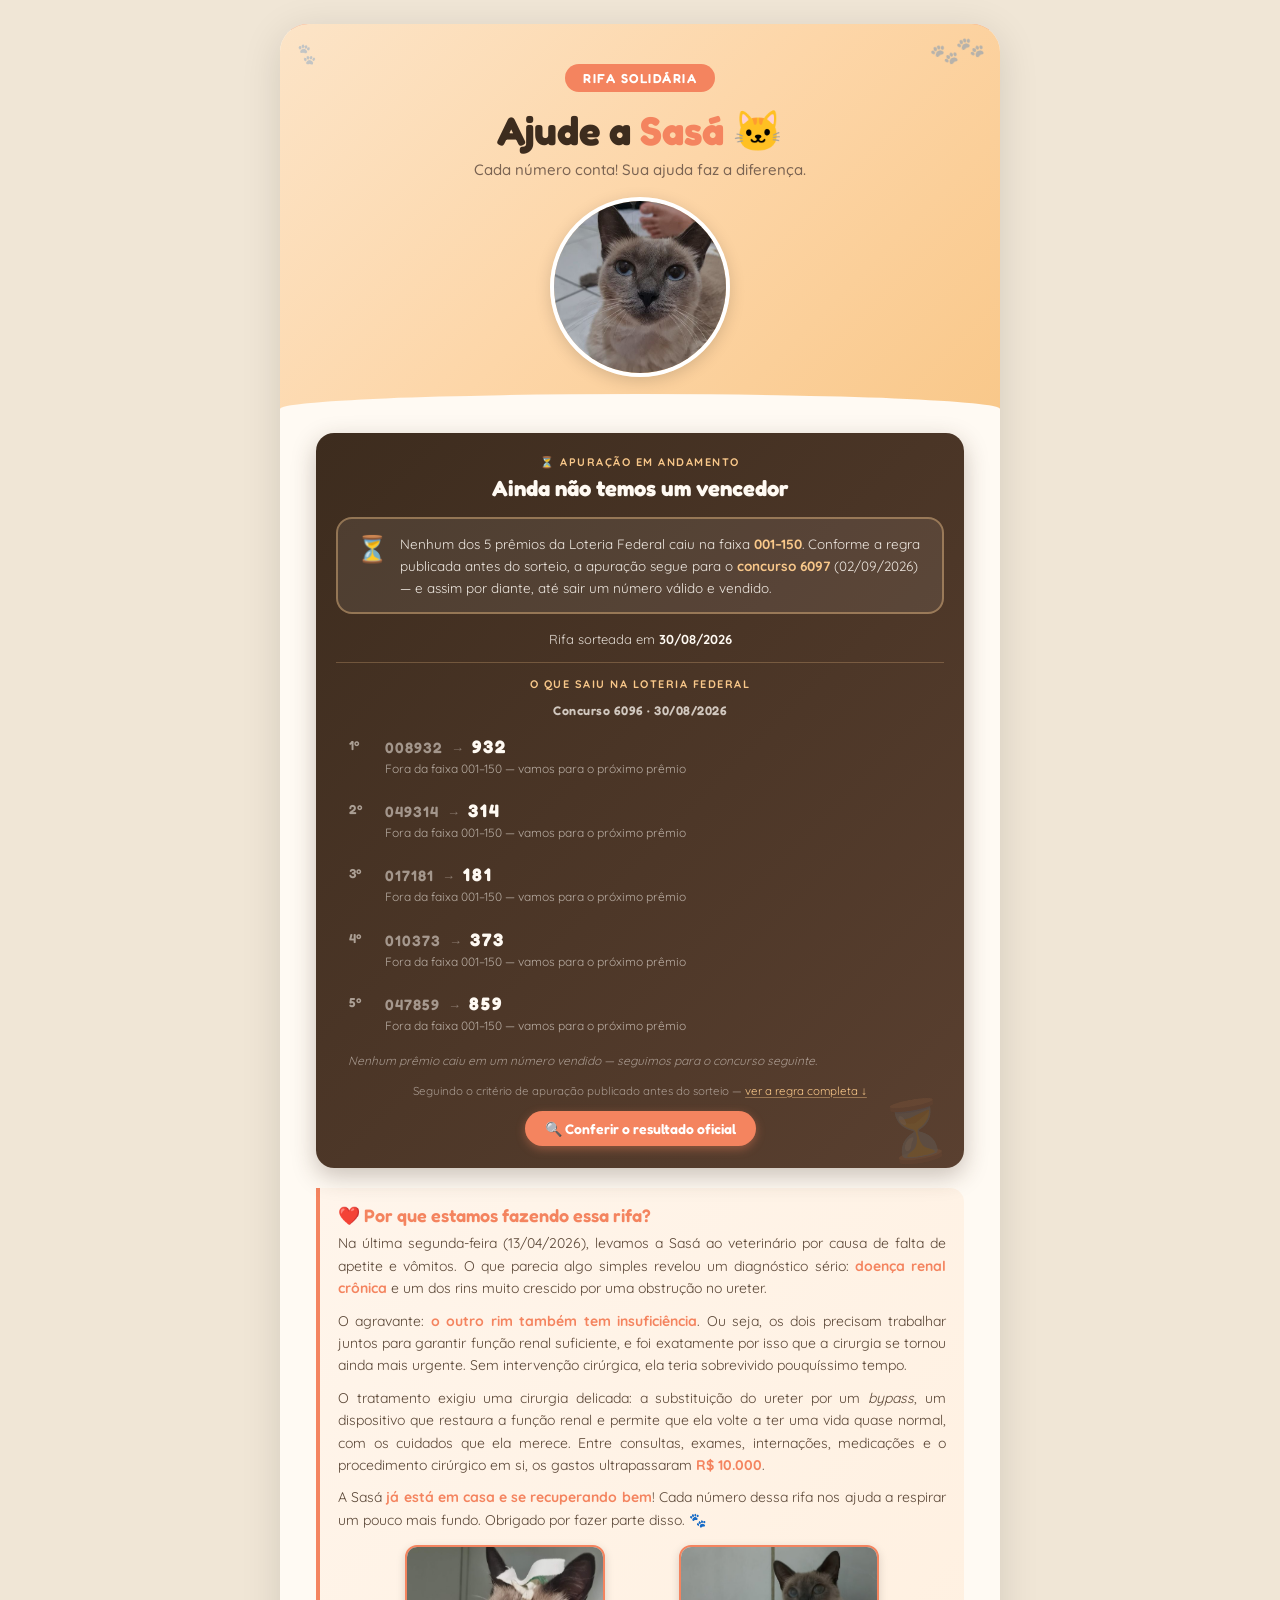
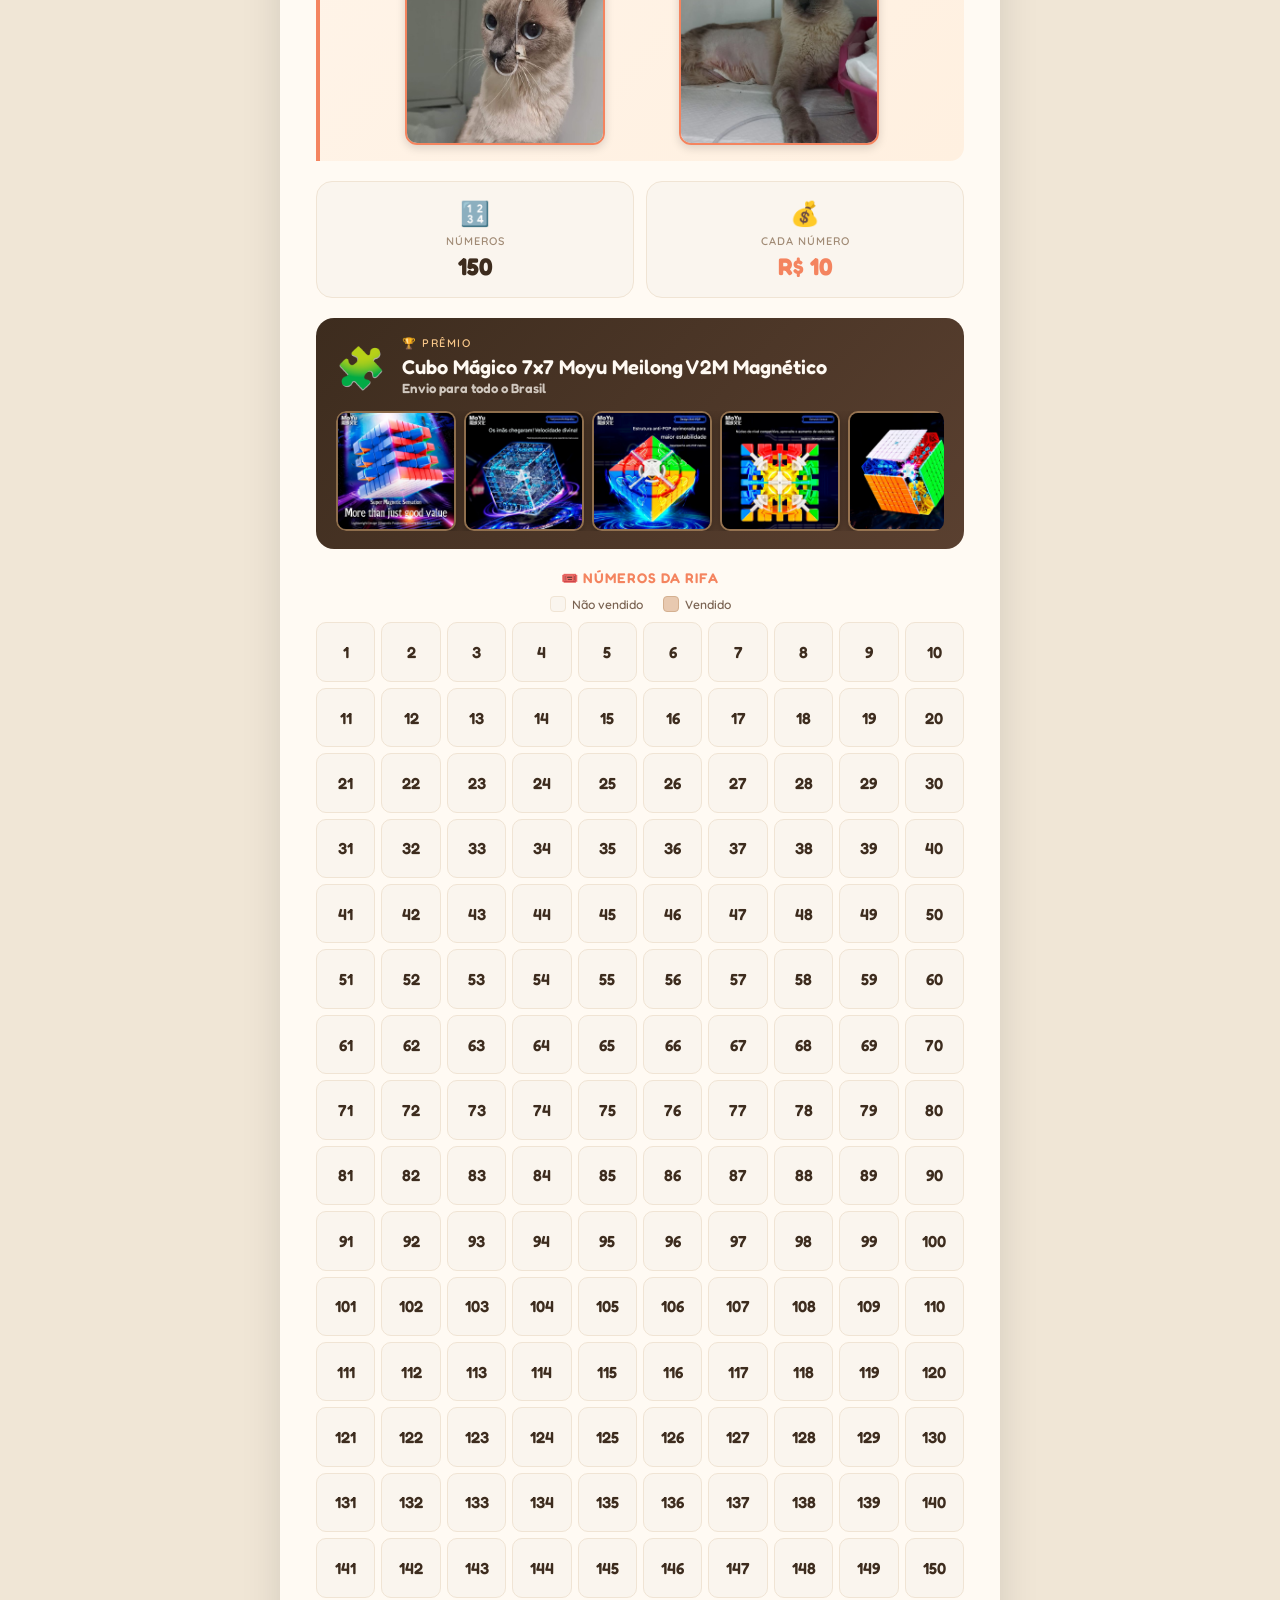
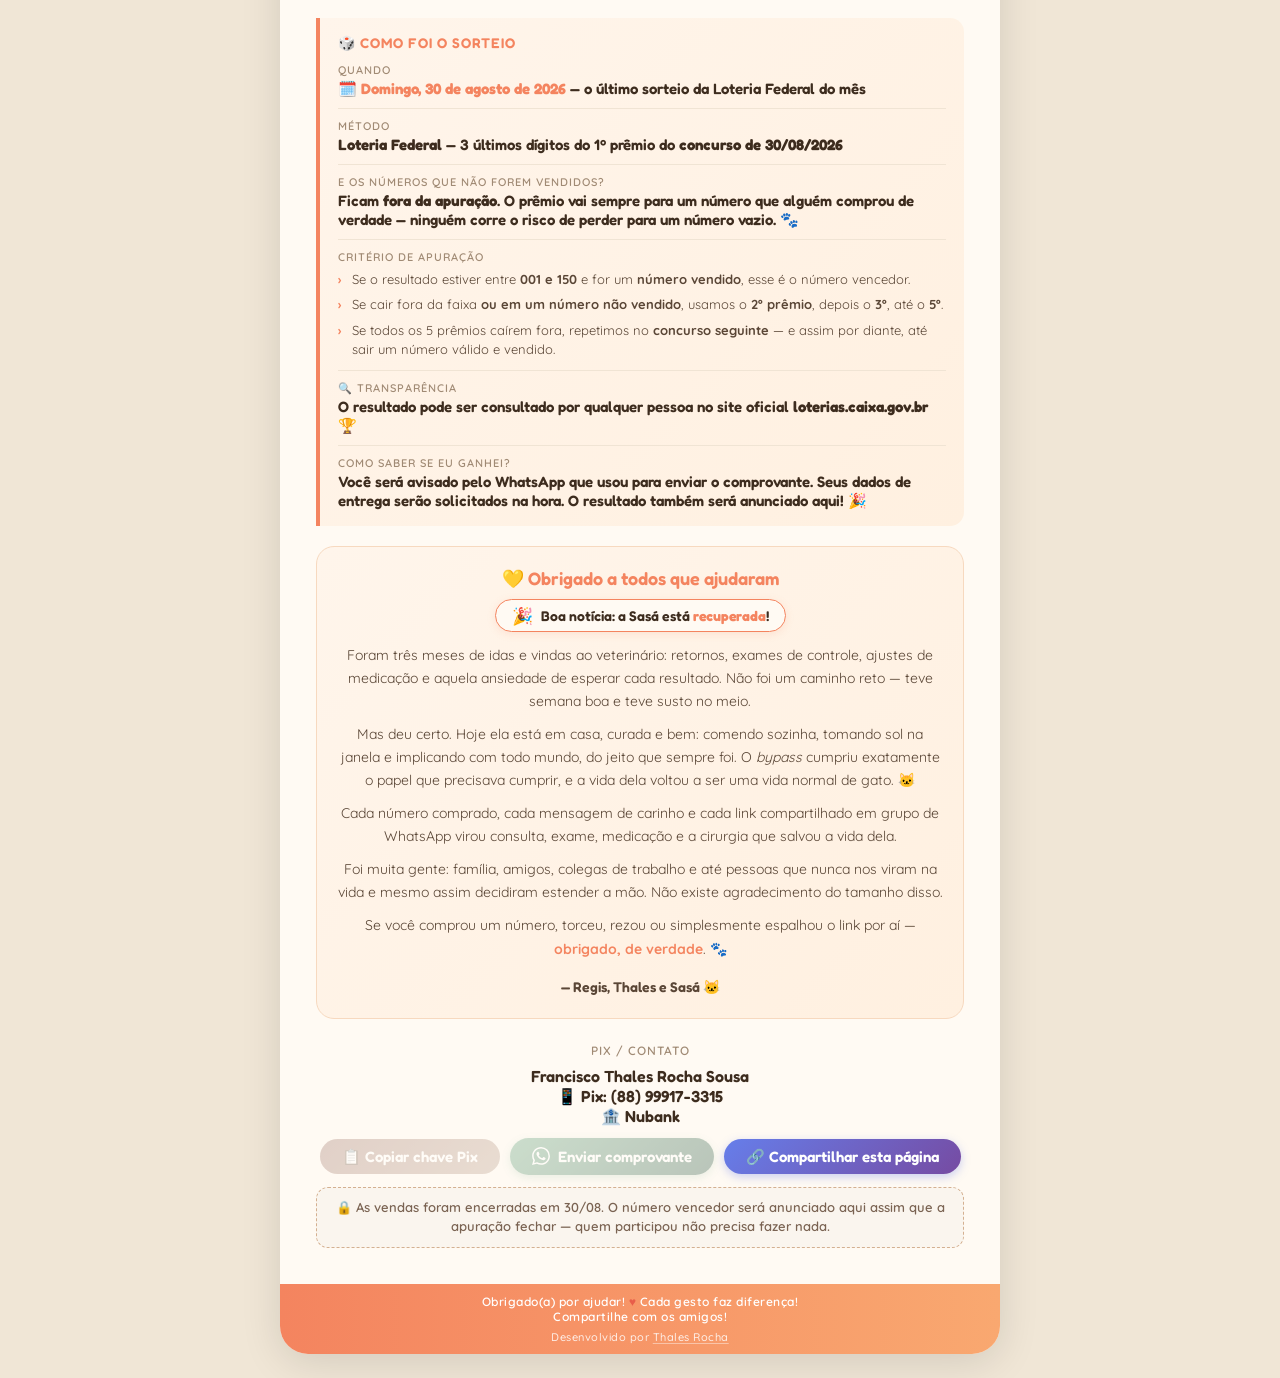
==== commit 79e25b71: "Adiciona resultado do sorteio" ====
--- a/index.html
+++ b/index.html
@@ -79,7 +79,56 @@
       </div>
 
       <div class="body">
-        <div class="announce-box">
+        <!-- ═══════════════════════════════════════════════════════════
+             RESULTADO DO SORTEIO
+             Fica oculto até você preencher o objeto RESULTADO no topo
+             de js/script.js. Não precisa mexer neste bloco.
+             ═══════════════════════════════════════════════════════════ -->
+        <div class="result-box" id="result-box" hidden>
+          <div class="result-eyebrow" id="result-eyebrow">
+            🎉 Sorteio realizado
+          </div>
+          <div class="result-headline" id="result-headline">
+            Temos um número vencedor!
+          </div>
+          <div class="result-number-wrap" id="result-number-wrap">
+            <span class="result-number-label">Número sorteado</span>
+            <span class="result-number" id="result-number">—</span>
+          </div>
+          <div class="result-pending" id="result-pending" hidden>
+            <span class="result-pending-icon">⏳</span>
+            <span class="result-pending-text" id="result-pending-text"></span>
+          </div>
+          <div class="result-meta">
+            <span class="result-concurso-line" id="result-concurso-line"></span>
+
+            <div class="apuracao" id="apuracao" hidden>
+              <div class="apuracao-title" id="apuracao-title">
+                Como chegamos nesse número
+              </div>
+              <div class="apuracao-steps" id="apuracao-steps"></div>
+              <div class="apuracao-nota" id="apuracao-nota" hidden></div>
+              <div class="apuracao-ref">
+                Seguindo o critério de apuração publicado antes do sorteio —
+                <a href="#draw-section" class="apuracao-ref-link"
+                  >ver a regra completa ↓</a
+                >
+              </div>
+            </div>
+
+            <a
+              class="result-link"
+              id="result-link"
+              href="https://loterias.caixa.gov.br/Paginas/Federal.aspx"
+              target="_blank"
+              rel="noopener"
+            >
+              🔍 Conferir o resultado oficial
+            </a>
+          </div>
+        </div>
+
+        <div class="announce-box" id="announce-box">
           <div class="announce-eyebrow">📢 Aviso importante</div>
           <div class="announce-headline">O sorteio já tem data!</div>
           <div class="announce-date">
@@ -174,7 +223,7 @@
           </div>
         </div>
 
-        <div class="how-to-section">
+        <div class="how-to-section" id="how-to-section">
           <div class="how-to-title">📋 Como participar</div>
           <div class="how-to-steps">
             <div class="how-to-step">
@@ -246,9 +295,14 @@
         <div class="numbers-section">
           <div class="numbers-title">🎟️ Números da Rifa</div>
           <div class="numbers-legend">
-            <span class="legend-item legend-available">Disponível</span>
+            <span class="legend-item legend-available" id="legend-available"
+              >Disponível</span
+            >
             <span class="legend-item legend-selected">Selecionado</span>
             <span class="legend-item legend-sold">Vendido</span>
+            <span class="legend-item legend-winner" id="legend-winner" hidden
+              >Vencedor</span
+            >
           </div>
           <div id="numbers-grid"></div>
           <div
@@ -270,8 +324,8 @@
           </div>
         </div>
 
-        <div class="draw-section">
-          <div class="draw-title">🎲 Como será o sorteio?</div>
+        <div class="draw-section" id="draw-section">
+          <div class="draw-title" id="draw-title">🎲 Como será o sorteio?</div>
           <div class="draw-info">
             <div class="draw-item">
               <span class="draw-label">Quando</span>
@@ -416,6 +470,11 @@
               🔗 Compartilhar esta página
             </button>
           </div>
+          <div class="closed-note" id="closed-note" hidden>
+            🔒 As vendas foram encerradas — o sorteio já foi realizado. Se você
+            é o ganhador, entraremos em contato pelo WhatsApp que você usou para
+            enviar o comprovante.
+          </div>
         </div>
       </div>
 
--- a/css/stylesheet.css
+++ b/css/stylesheet.css
@@ -2,6 +2,11 @@
   margin: 0;
   padding: 0;
   box-sizing: border-box;
+}
+
+/* O atributo hidden precisa vencer os display: flex/inline-flex daqui */
+[hidden] {
+  display: none !important;
 }
 
 body {
@@ -170,6 +175,313 @@
   border: 2px solid #f4845f;
 }
 
+.result-box {
+  background: linear-gradient(135deg, #3d2c1e, #5a4030);
+  border-radius: 18px;
+  padding: 22px 20px;
+  margin-bottom: 20px;
+  text-align: center;
+  position: relative;
+  overflow: hidden;
+  box-shadow: 0 8px 24px rgba(61, 44, 30, 0.28);
+}
+
+.result-box::after {
+  content: "🏆";
+  position: absolute;
+  right: 12px;
+  bottom: 2px;
+  font-size: 58px;
+  opacity: 0.12;
+  transform: rotate(-10deg);
+  pointer-events: none;
+}
+
+.result-eyebrow {
+  font-size: 11px;
+  text-transform: uppercase;
+  letter-spacing: 1.5px;
+  font-weight: 700;
+  color: #f9c88a;
+  margin-bottom: 6px;
+}
+
+.result-headline {
+  font-family: "Fredoka", sans-serif;
+  font-size: 22px;
+  font-weight: 700;
+  color: #fffaf3;
+  line-height: 1.2;
+  margin-bottom: 16px;
+}
+
+.result-number-wrap {
+  display: inline-flex;
+  flex-direction: column;
+  align-items: center;
+  gap: 4px;
+  background: rgba(255, 255, 255, 0.08);
+  border: 2px solid rgba(249, 200, 138, 0.5);
+  border-radius: 18px;
+  padding: 12px 34px;
+  margin-bottom: 16px;
+  position: relative;
+  z-index: 1;
+}
+
+.result-number-label {
+  font-size: 11px;
+  text-transform: uppercase;
+  letter-spacing: 1.5px;
+  font-weight: 600;
+  color: rgba(255, 250, 243, 0.75);
+}
+
+.result-number {
+  font-family: "Fredoka", sans-serif;
+  font-size: 60px;
+  font-weight: 700;
+  color: #f9c88a;
+  line-height: 1;
+}
+
+.result-meta {
+  display: flex;
+  flex-direction: column;
+  align-items: center;
+  gap: 12px;
+  position: relative;
+  z-index: 1;
+}
+
+.result-concurso-line {
+  font-size: 13px;
+  color: rgba(255, 250, 243, 0.85);
+  line-height: 1.5;
+}
+
+.result-concurso-line strong {
+  color: #fffaf3;
+  font-weight: 700;
+}
+
+/* Apuração ainda aberta: troca o troféu pela ampulheta */
+.result-box.is-pending::after {
+  content: "⏳";
+}
+
+.result-pending {
+  display: flex;
+  align-items: flex-start;
+  gap: 12px;
+  text-align: left;
+  background: rgba(255, 255, 255, 0.08);
+  border: 2px solid rgba(249, 200, 138, 0.4);
+  border-radius: 16px;
+  padding: 14px 18px;
+  margin-bottom: 16px;
+  position: relative;
+  z-index: 1;
+}
+
+.result-pending-icon {
+  font-size: 26px;
+  line-height: 1.2;
+  flex-shrink: 0;
+}
+
+.result-pending-text {
+  font-size: 13.5px;
+  line-height: 1.6;
+  color: rgba(255, 250, 243, 0.9);
+}
+
+.result-pending-text strong {
+  color: #f9c88a;
+  font-weight: 700;
+}
+
+/* ─── Passo a passo da apuração ─── */
+.apuracao {
+  align-self: stretch;
+  border-top: 1px solid rgba(249, 200, 138, 0.25);
+  padding-top: 14px;
+  text-align: left;
+}
+
+.apuracao-title {
+  font-size: 11px;
+  text-transform: uppercase;
+  letter-spacing: 1.5px;
+  font-weight: 700;
+  color: #f9c88a;
+  text-align: center;
+  margin-bottom: 12px;
+}
+
+.apuracao-rodada + .apuracao-rodada {
+  margin-top: 16px;
+  padding-top: 14px;
+  border-top: 1px dashed rgba(249, 200, 138, 0.2);
+}
+
+.apuracao-rodada-title {
+  font-family: "Fredoka", sans-serif;
+  font-size: 12.5px;
+  font-weight: 600;
+  letter-spacing: 0.5px;
+  color: rgba(255, 250, 243, 0.75);
+  text-align: center;
+  margin-bottom: 8px;
+}
+
+.apuracao-rodada-end {
+  margin-top: 8px;
+  padding-left: 12px;
+  font-size: 12px;
+  font-style: italic;
+  line-height: 1.5;
+  color: rgba(255, 250, 243, 0.5);
+}
+
+.apuracao-step {
+  display: flex;
+  align-items: flex-start;
+  gap: 12px;
+  padding: 8px 12px;
+  border-radius: 10px;
+  border: 1.5px solid transparent;
+}
+
+.apuracao-step + .apuracao-step {
+  margin-top: 4px;
+}
+
+.apuracao-ordem {
+  font-family: "Fredoka", sans-serif;
+  font-size: 13px;
+  font-weight: 600;
+  color: rgba(255, 250, 243, 0.55);
+  flex-shrink: 0;
+  min-width: 24px;
+  padding-top: 2px;
+}
+
+.apuracao-body {
+  display: flex;
+  flex-direction: column;
+  gap: 3px;
+  min-width: 0;
+}
+
+.apuracao-line {
+  display: flex;
+  align-items: baseline;
+  gap: 8px;
+  flex-wrap: wrap;
+}
+
+.apuracao-premio {
+  font-family: "Fredoka", sans-serif;
+  font-size: 15px;
+  font-weight: 600;
+  color: rgba(255, 250, 243, 0.5);
+  letter-spacing: 1px;
+}
+
+.apuracao-arrow {
+  font-size: 13px;
+  color: rgba(255, 250, 243, 0.35);
+}
+
+.apuracao-digits {
+  font-family: "Fredoka", sans-serif;
+  font-size: 18px;
+  font-weight: 700;
+  color: #fffaf3;
+  letter-spacing: 2px;
+}
+
+.apuracao-verdict {
+  font-size: 12px;
+  line-height: 1.45;
+  color: rgba(255, 250, 243, 0.6);
+}
+
+.apuracao-step.is-winner {
+  background: rgba(249, 200, 138, 0.14);
+  border-color: rgba(249, 200, 138, 0.5);
+}
+
+.apuracao-step.is-winner .apuracao-ordem {
+  color: #f9c88a;
+}
+
+.apuracao-step.is-winner .apuracao-premio {
+  color: rgba(255, 250, 243, 0.75);
+}
+
+.apuracao-step.is-winner .apuracao-digits {
+  font-size: 20px;
+  color: #f9c88a;
+}
+
+.apuracao-step.is-winner .apuracao-verdict {
+  color: #f9c88a;
+  font-weight: 700;
+}
+
+.apuracao-nota {
+  margin-top: 10px;
+  font-size: 12px;
+  font-style: italic;
+  line-height: 1.55;
+  color: rgba(255, 250, 243, 0.65);
+  text-align: center;
+}
+
+.apuracao-ref {
+  margin-top: 12px;
+  font-size: 11.5px;
+  line-height: 1.55;
+  color: rgba(255, 250, 243, 0.5);
+  text-align: center;
+}
+
+.apuracao-ref-link {
+  color: #f9c88a;
+  text-decoration: underline;
+  text-underline-offset: 2px;
+  text-decoration-color: rgba(249, 200, 138, 0.4);
+}
+
+.apuracao-ref-link:hover {
+  text-decoration-color: #f9c88a;
+}
+
+.result-link {
+  display: inline-flex;
+  align-items: center;
+  gap: 7px;
+  background: #f4845f;
+  color: #fff;
+  font-family: "Fredoka", sans-serif;
+  font-size: 14px;
+  font-weight: 600;
+  text-decoration: none;
+  padding: 9px 20px;
+  border-radius: 30px;
+  box-shadow: 0 3px 10px rgba(244, 132, 95, 0.4);
+  transition:
+    transform 0.15s,
+    box-shadow 0.15s;
+}
+
+.result-link:hover {
+  transform: translateY(-2px);
+  box-shadow: 0 5px 14px rgba(244, 132, 95, 0.5);
+}
+
 .announce-box {
   background: linear-gradient(135deg, #f4845f, #f9a870);
   border-radius: 18px;
@@ -499,6 +811,16 @@
 .legend-sold::before {
   background: #e8c9b0;
   border: 1.5px solid #d4b090;
+}
+
+.legend-winner::before {
+  background: linear-gradient(135deg, #f9c88a, #f4b06a);
+  border: 1.5px solid #e0954a;
+}
+
+/* Depois do sorteio ninguém seleciona mais nada */
+.raffle-closed .legend-selected {
+  display: none;
 }
 
 #numbers-grid {
@@ -559,6 +881,43 @@
   cursor: not-allowed;
 }
 
+.number-cell.winner {
+  background: linear-gradient(135deg, #f9c88a, #f4b06a);
+  color: #3d2c1e;
+  border-color: #e0954a;
+  font-weight: 700;
+  text-decoration: none;
+  cursor: default;
+  position: relative;
+  z-index: 1;
+  animation: winner-pulse 1.8s ease-in-out infinite;
+}
+
+@keyframes winner-pulse {
+  0%,
+  100% {
+    box-shadow:
+      0 0 0 3px rgba(249, 200, 138, 0.55),
+      0 4px 12px rgba(224, 149, 74, 0.45);
+  }
+  50% {
+    box-shadow:
+      0 0 0 8px rgba(249, 200, 138, 0.16),
+      0 4px 16px rgba(224, 149, 74, 0.6);
+  }
+}
+
+/* Sorteio encerrado: nenhum número é mais clicável */
+.raffle-closed .number-cell {
+  cursor: default;
+}
+
+.raffle-closed .number-cell:not(.sold):hover {
+  transform: none;
+  border-color: #f0e4d4;
+  color: #3d2c1e;
+}
+
 .selection-counter {
   margin-top: 12px;
   background: linear-gradient(135deg, #fff5eb, #fff0e0);
@@ -894,6 +1253,28 @@
   transform: translateY(0);
 }
 
+/* Botões desativados após o sorteio */
+.is-disabled {
+  opacity: 0.4;
+  filter: grayscale(0.7);
+  cursor: not-allowed;
+  pointer-events: none;
+  box-shadow: none;
+  transform: none;
+}
+
+.closed-note {
+  margin-top: 12px;
+  background: #faf5ee;
+  border: 1.5px dashed #d4b090;
+  border-radius: 12px;
+  padding: 10px 14px;
+  font-size: 13px;
+  font-weight: 600;
+  color: #7a6352;
+  line-height: 1.5;
+}
+
 .footer-strip {
   background: linear-gradient(90deg, #f4845f, #f9a870);
   padding: 10px;
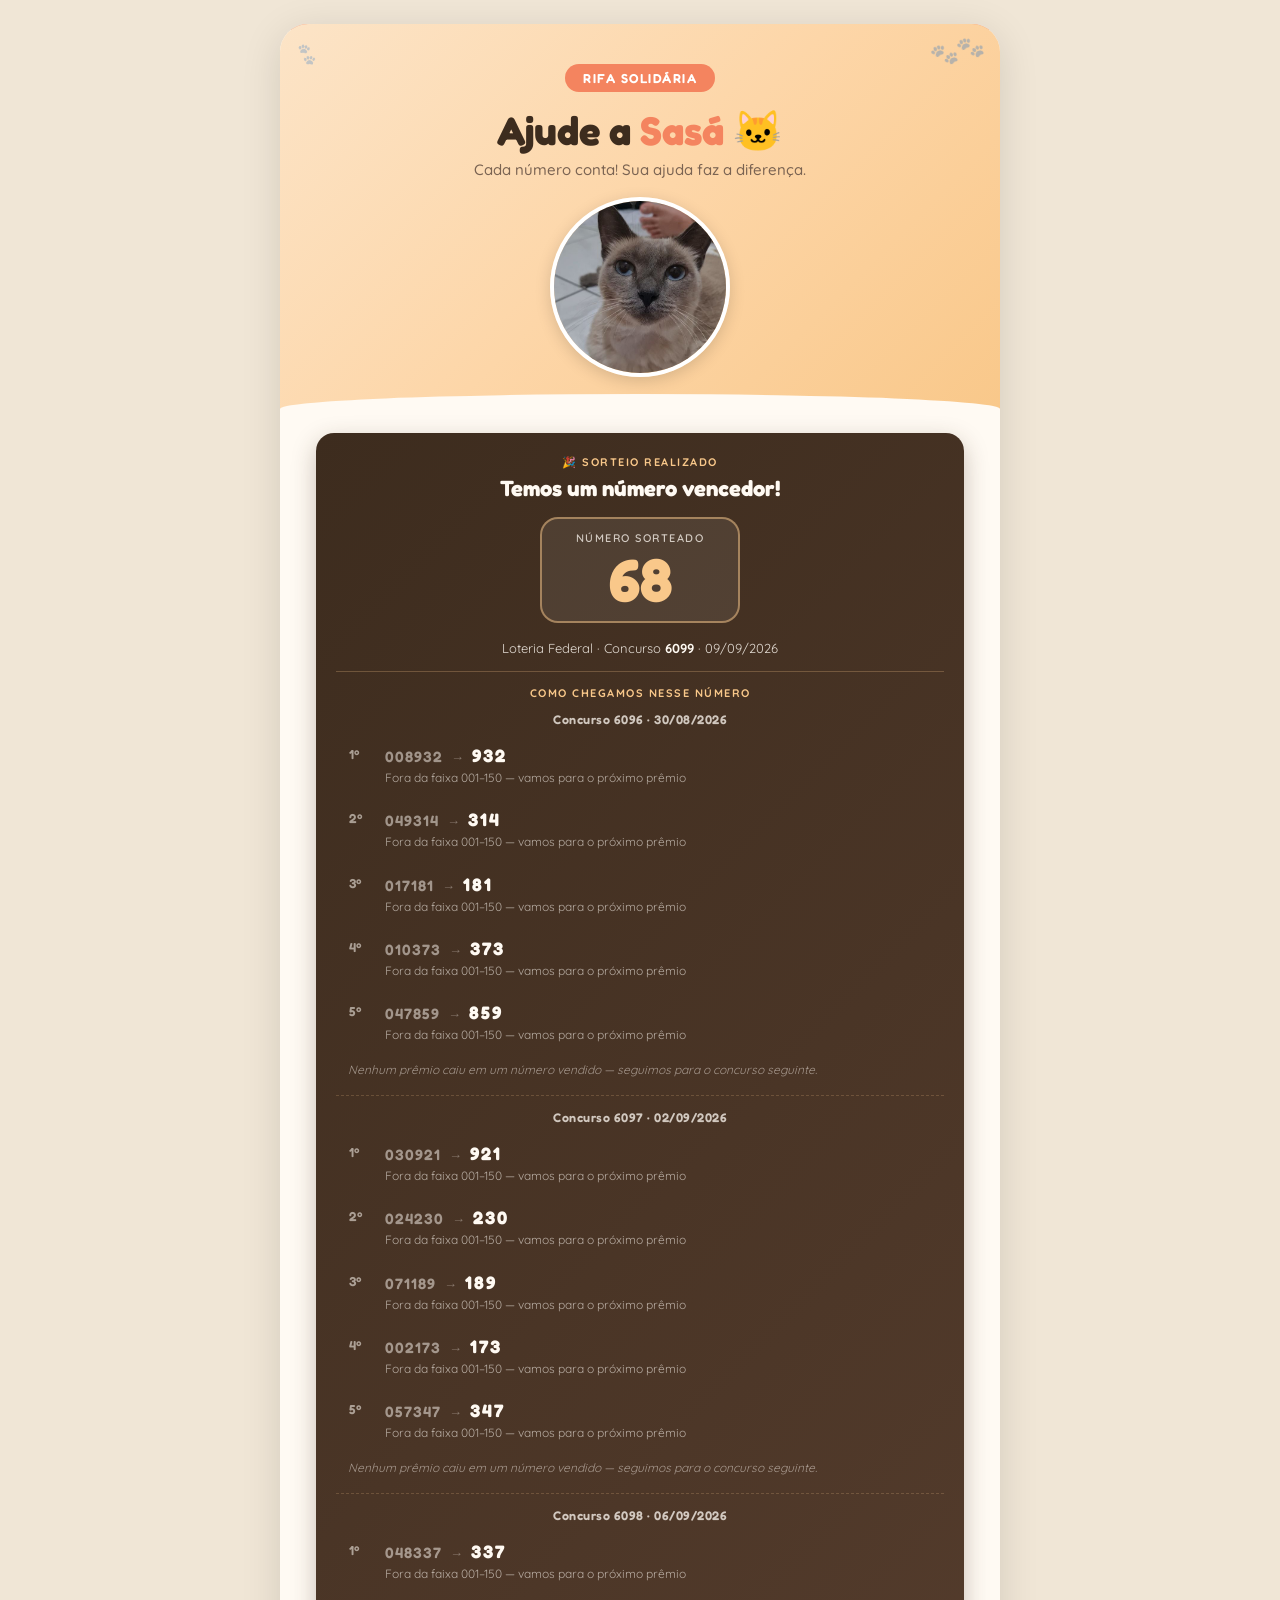
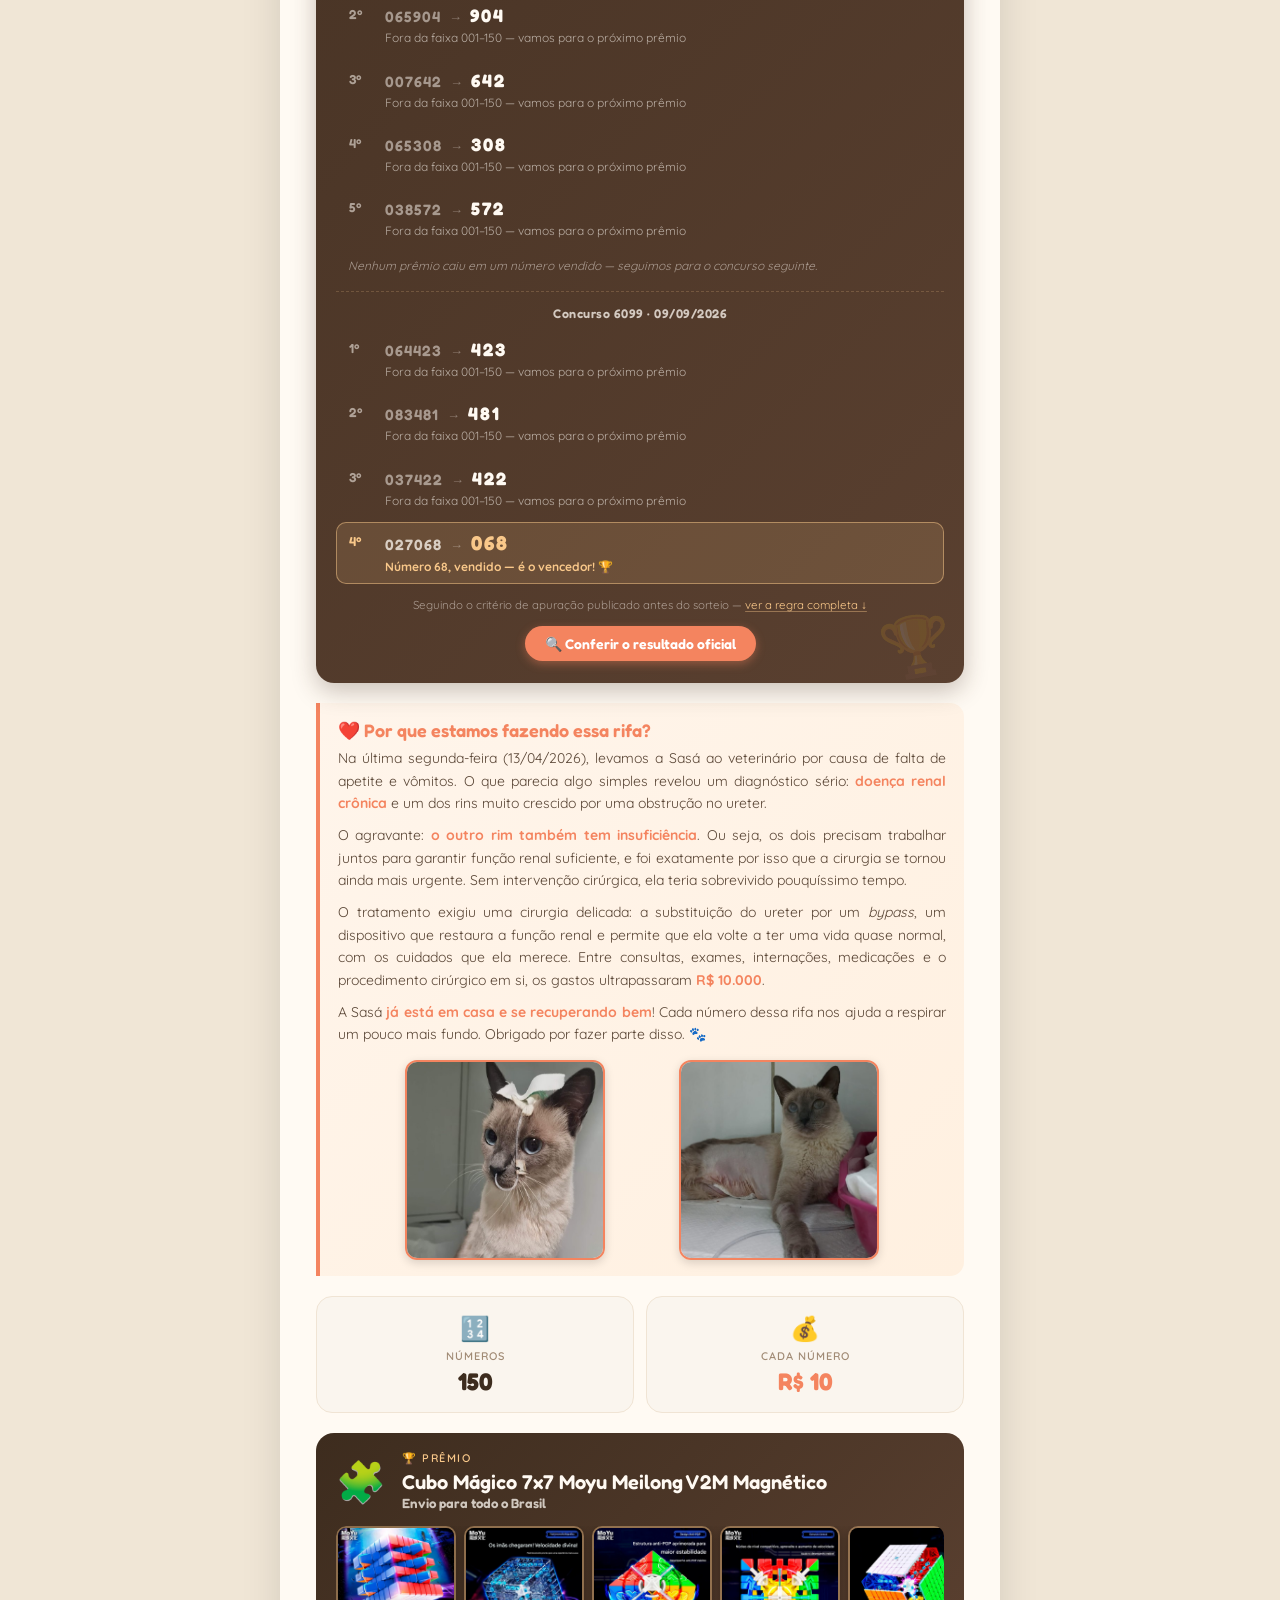
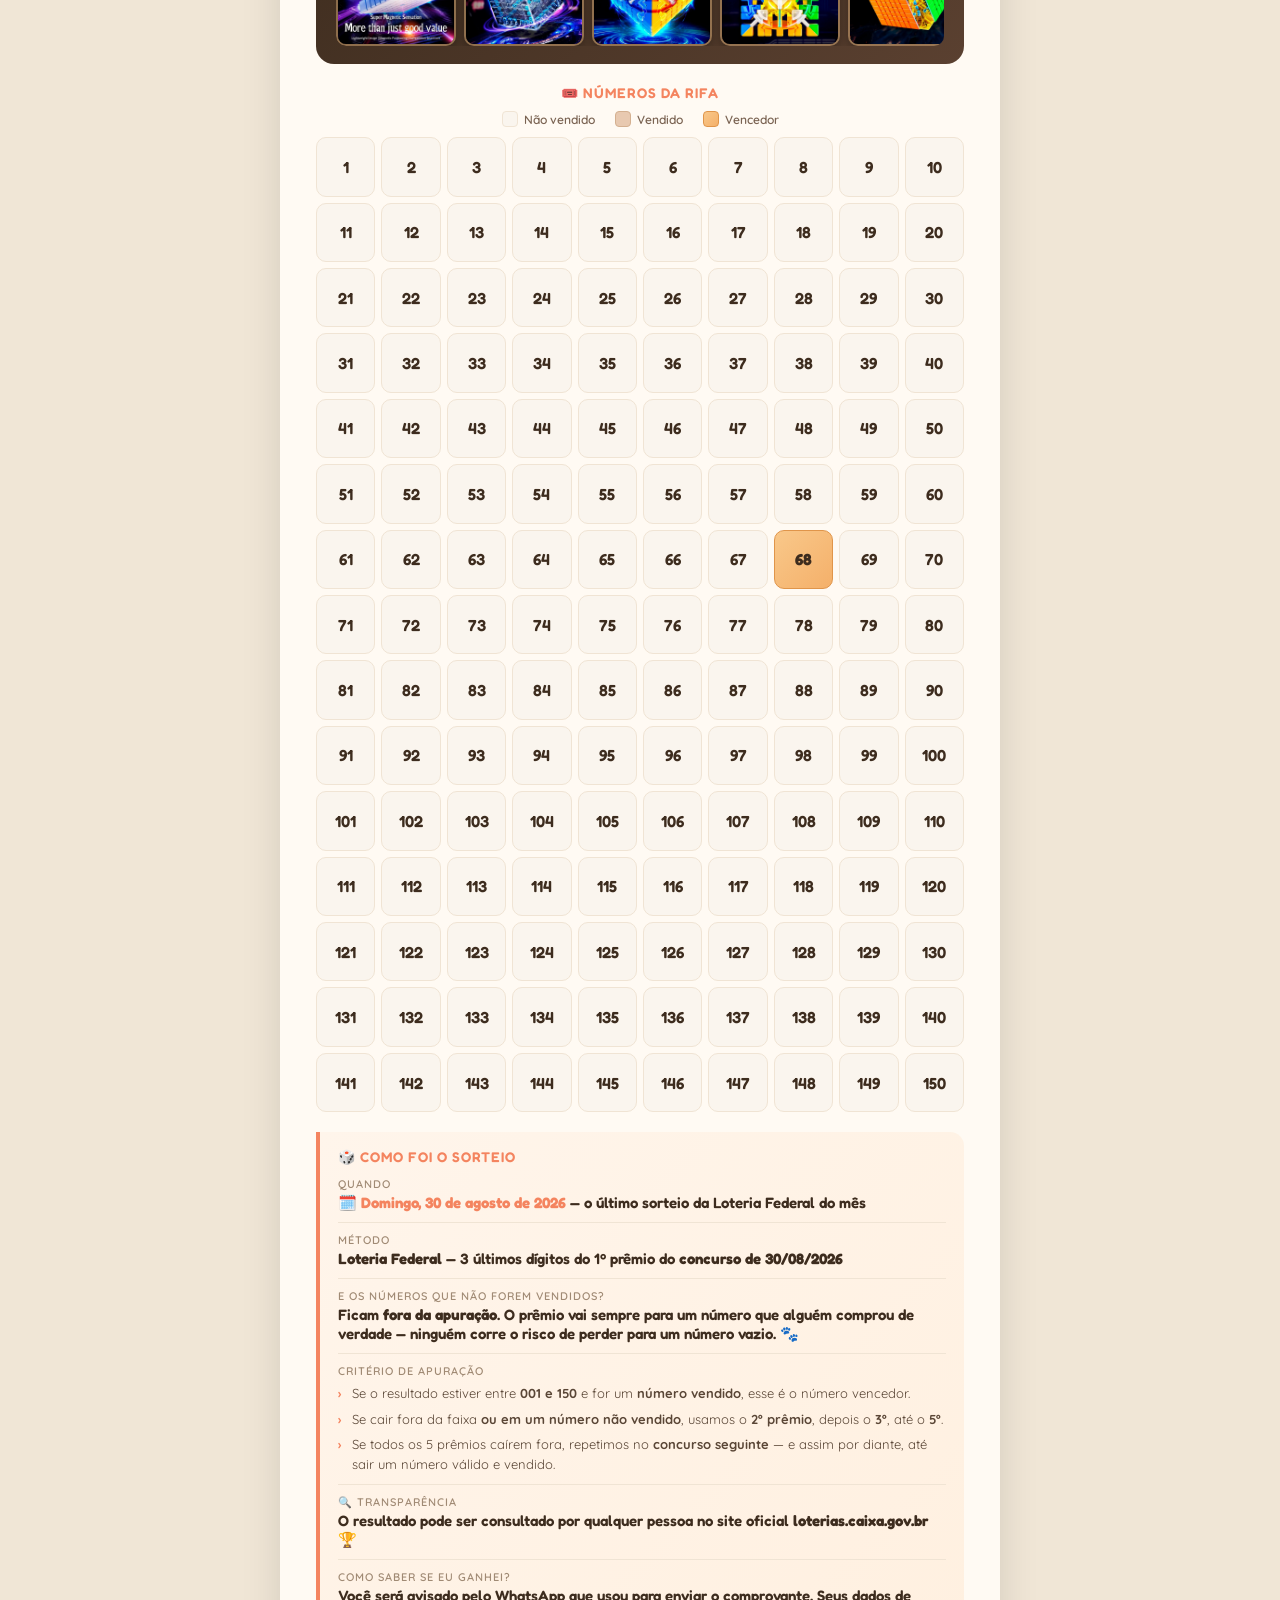
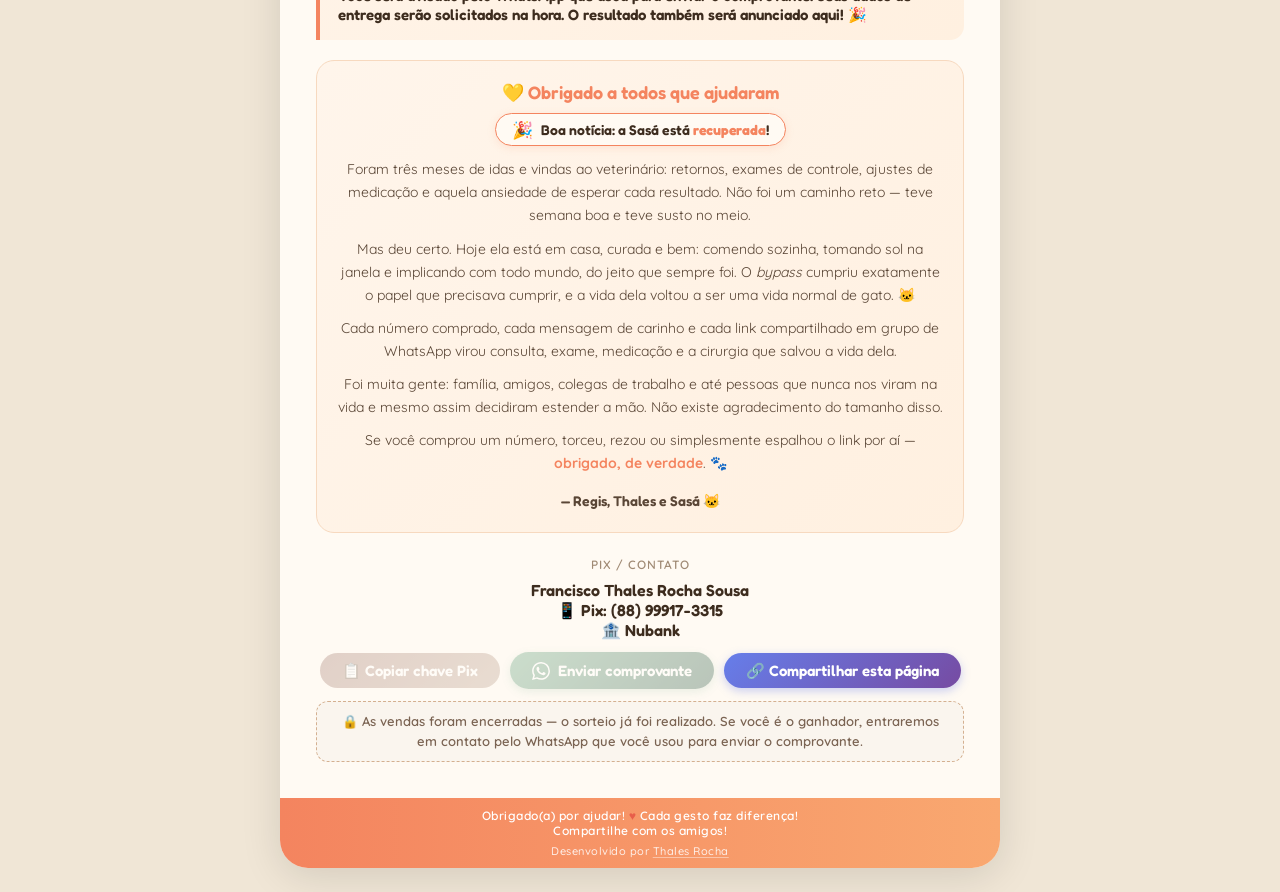
==== commit 6f5a10f2: "Ajusta imagens nos metadados" ====
--- a/index.html
+++ b/index.html
@@ -28,11 +28,11 @@
     />
     <meta
       property="og:image"
-      content="https://thalesrochas.github.io/rifa-sasa/img/foto2.jpg"
+      content="https://thalesrochas.github.io/rifa-sasa/img/foto4.jpg"
     />
     <meta
       property="og:image:secure_url"
-      content="https://thalesrochas.github.io/rifa-sasa/img/foto2.jpg"
+      content="https://thalesrochas.github.io/rifa-sasa/img/foto4.jpg"
     />
     <meta property="og:image:type" content="image/jpeg" />
     <meta
@@ -51,7 +51,7 @@
     />
     <meta
       name="twitter:image"
-      content="https://thalesrochas.github.io/rifa-sasa/img/foto2.jpg"
+      content="https://thalesrochas.github.io/rifa-sasa/img/foto4.jpg"
     />
     <meta
       name="twitter:image:alt"
--- a/css/stylesheet.css
+++ b/css/stylesheet.css
@@ -319,6 +319,17 @@
   margin-bottom: 12px;
 }
 
+.apuracao-history {
+  font-size: 12px;
+  font-style: italic;
+  line-height: 1.5;
+  color: rgba(255, 250, 243, 0.55);
+  text-align: center;
+  margin-bottom: 14px;
+  padding-bottom: 12px;
+  border-bottom: 1px dashed rgba(249, 200, 138, 0.2);
+}
+
 .apuracao-rodada + .apuracao-rodada {
   margin-top: 16px;
   padding-top: 14px;
